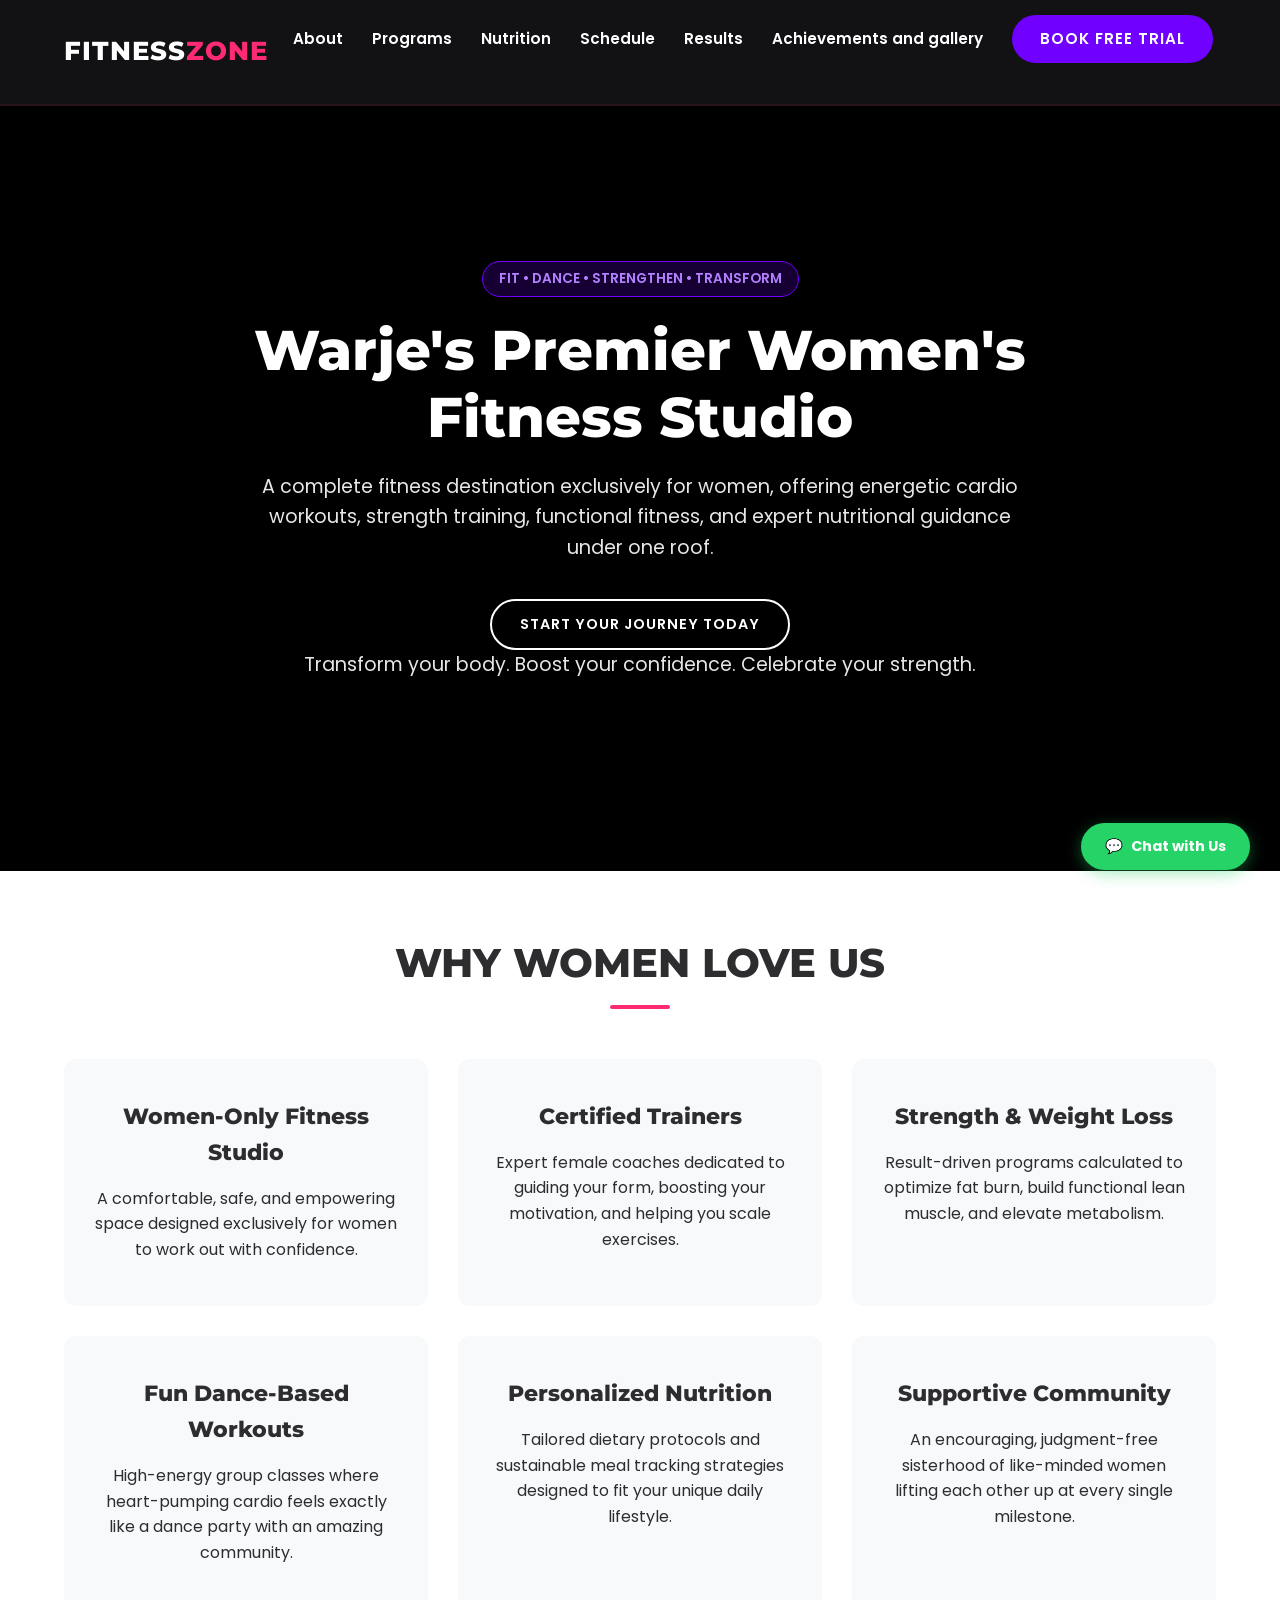
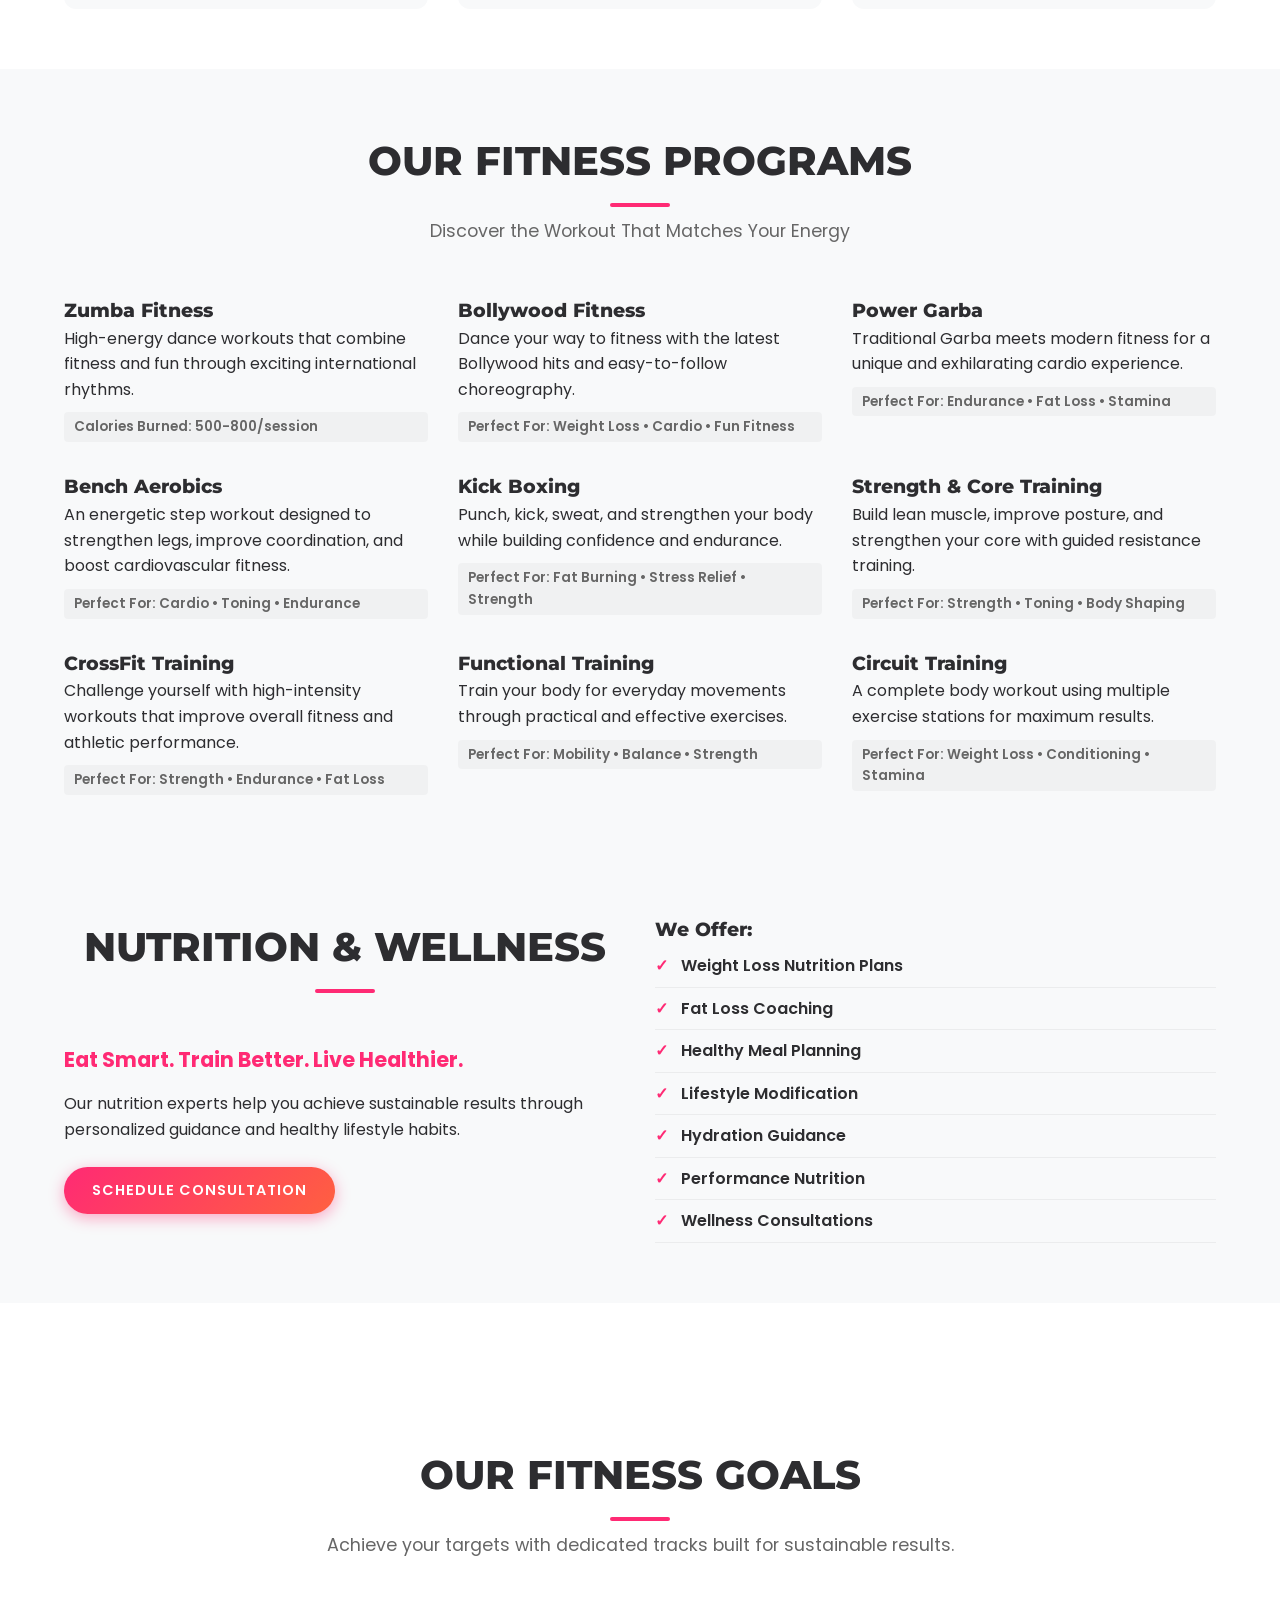
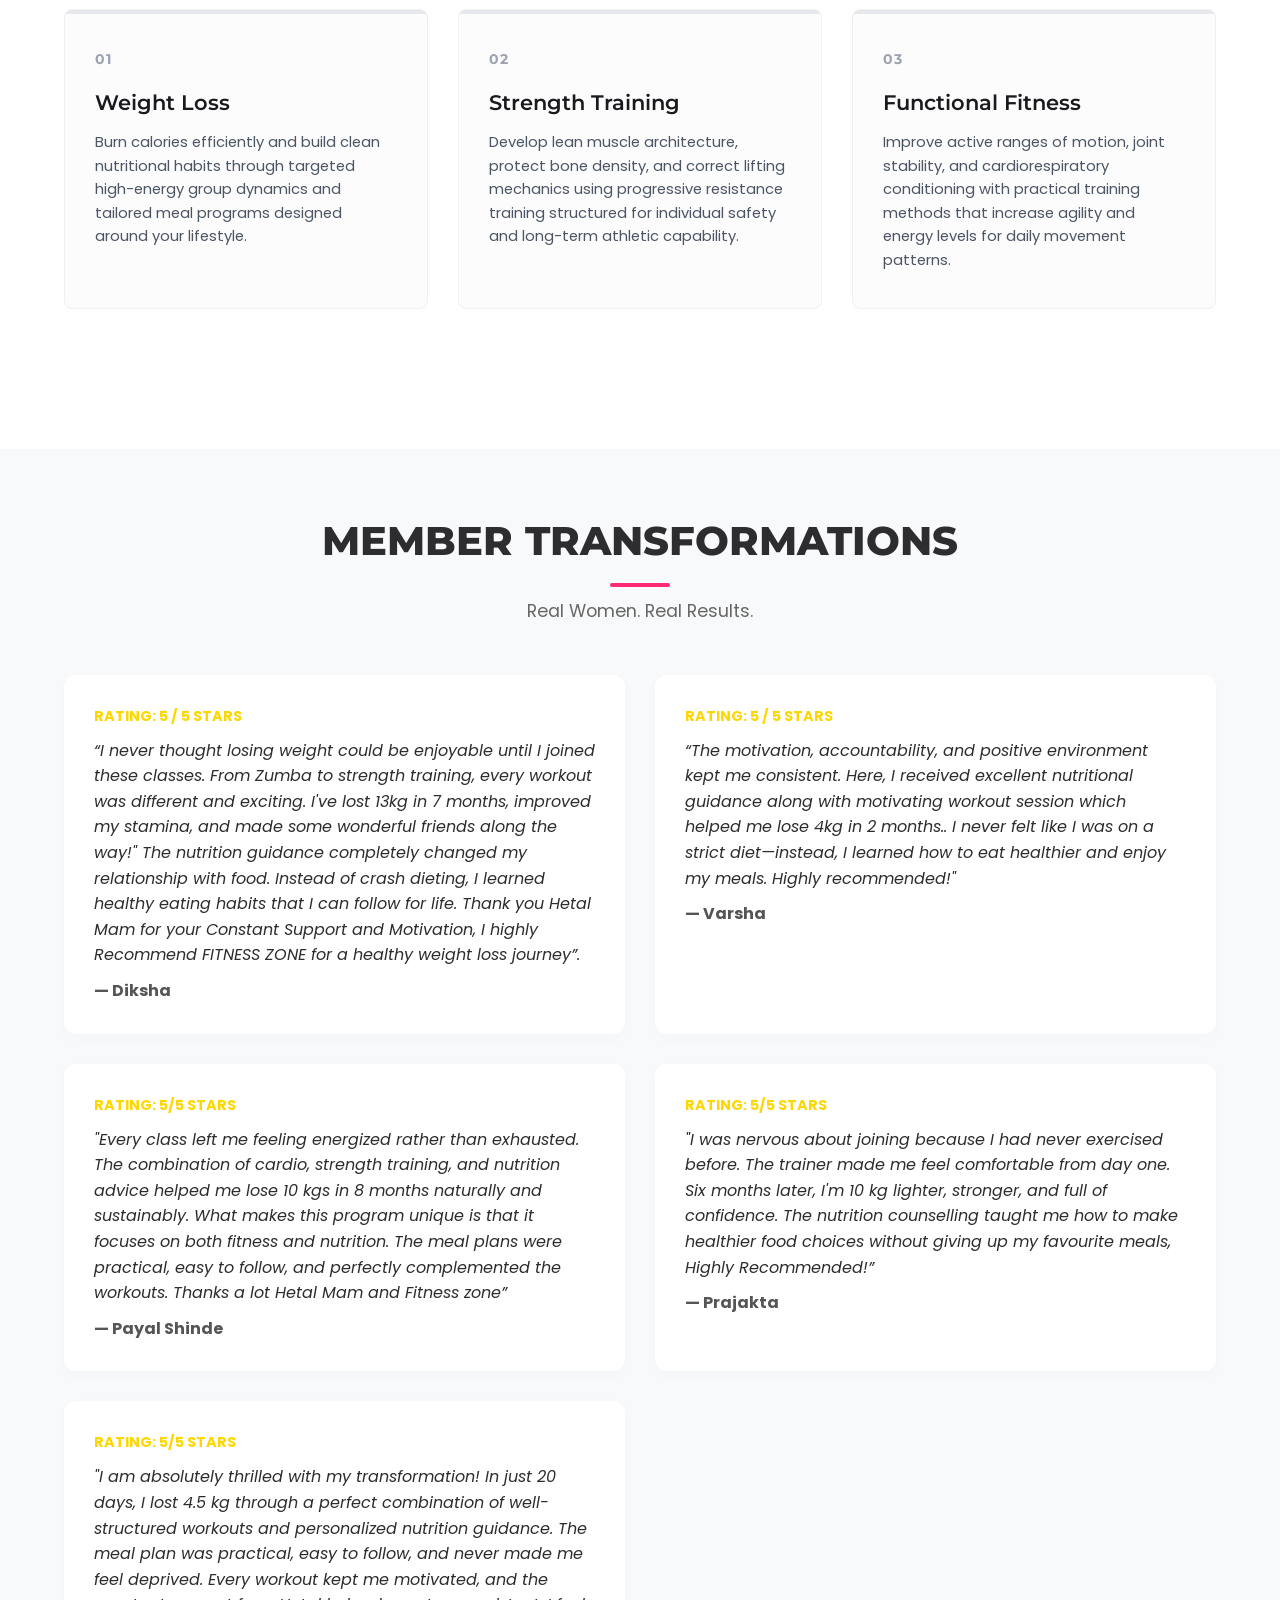
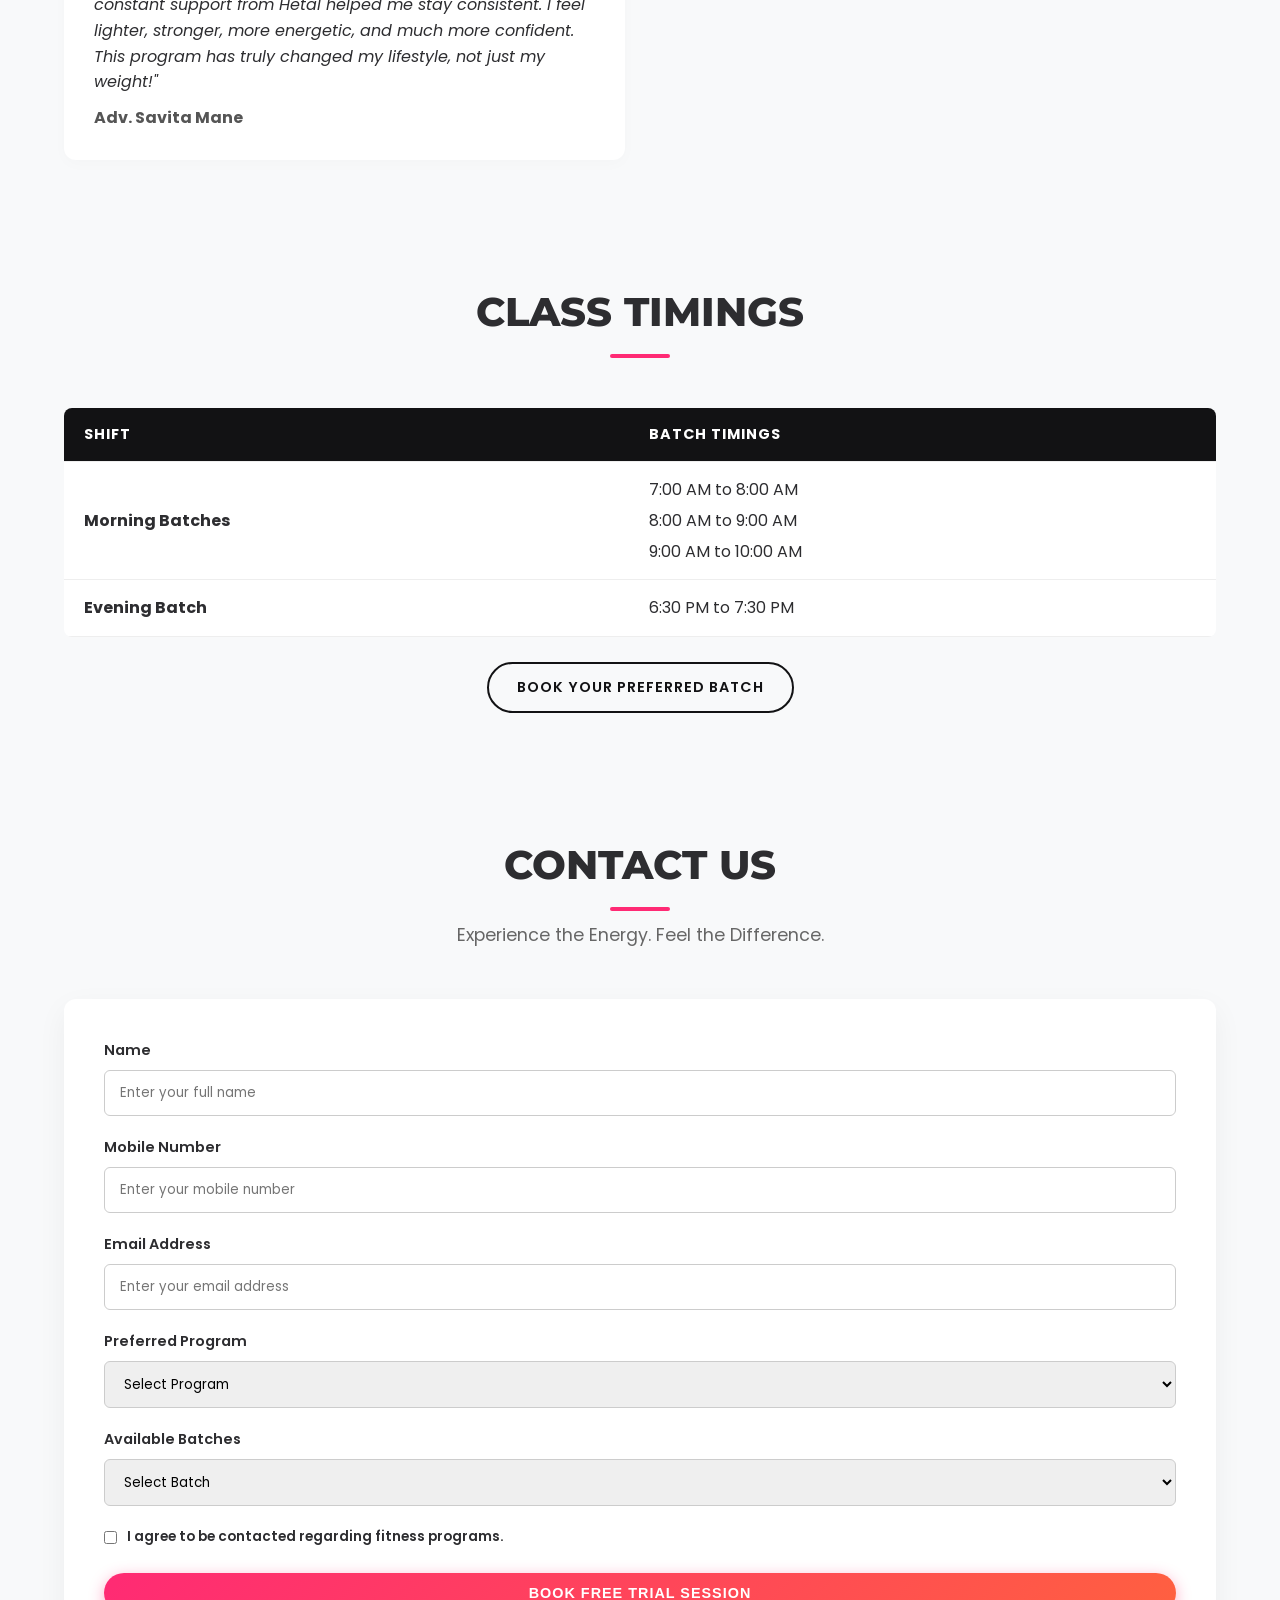
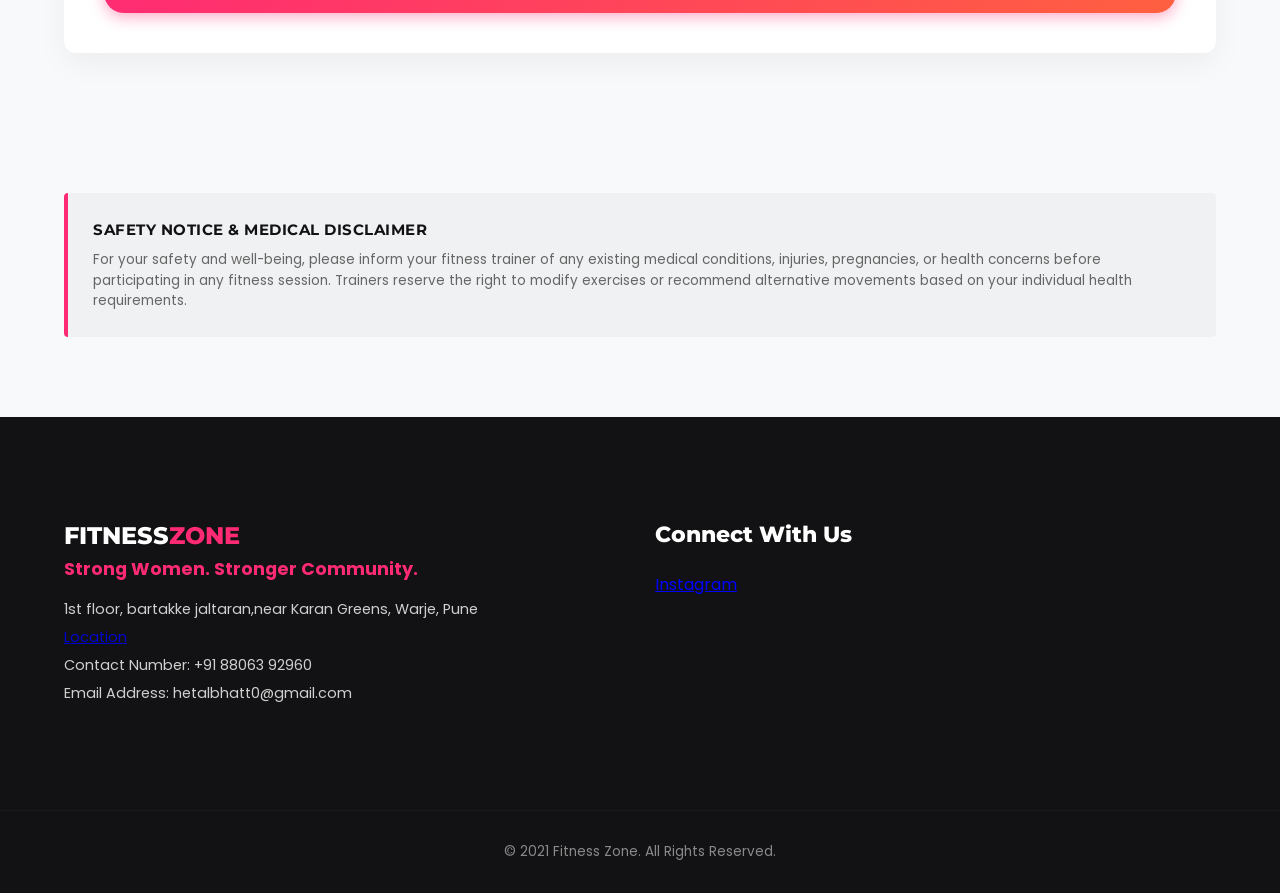
==== index.html @ e779ef8c "stuff" ====
<!DOCTYPE html>
<html lang="en">
<head>
    <meta charset="UTF-8">
    <meta name="viewport" content="width=device-width, initial-scale=1.0">
    <title>Fitness Zone</title>
    <link rel="icon" type="image/png" href="images/logo.png">
    <link rel="stylesheet" href="style.css">
    <link rel="preconnect" href="https://fonts.googleapis.com">
    <link rel="preconnect" href="https://fonts.gstatic.com" crossorigin>
    <link href="https://fonts.googleapis.com/css2?family=Montserrat:wght@400;700;800&family=Poppins:wght@300;400;600&display=swap" rel="stylesheet">
</head>
<body>
    <div id="customToast" class="toast-notification">
        <div class="toast-content">
            <span class="toast-icon" id="toastIcon">✓</span>
            <span class="toast-message" id="toastMessage">Your trial session request is confirmed!</span>
        </div>
    </div>
    <header class="navbar">
        <div class="container nav-container">
            <a href="#" class="logo">FITNESS<SPAN>ZONE</SPAN></a>
            <nav class="nav-links">
                <a href="#about">About</a>
                <a href="#programs">Programs</a>
                <a href="#nutrition">Nutrition</a>
                <a href="#schedule">Schedule</a>
                <a href="#transformations">Results</a>
                <a href="gallery.html">Achievements and gallery</a>
                <a href="#contact" class="btn btn-secondary">Book Free Trial</a>
                <div class="theme-switch-wrapper">
                </div>
            </nav>
        </div>
    </header>
    <section class="hero" id="heroBanner" onmouseenter="playHeroVideo()" onmouseleave="pauseHeroVideo()">
        <div class="hero-bg-img"></div>
        <video id="heroVideo" muted loop playsinline preload="auto">
            <source src="videos/background.mp4" type="video/mp4">
        </video>
        <div class="hero-overlay"></div>
        <div class="container hero-content">
            <span class="badge">FIT • DANCE • STRENGTHEN • TRANSFORM</span>
            <h1>Warje's Premier Women's<br>Fitness Studio</h1>
            <p>A complete fitness destination exclusively for women, offering energetic cardio workouts, strength training, functional fitness, and expert nutritional guidance under one roof.</p>
            <div class="hero-cta">
                <a href="#contact" class="btn btn-outline">Start your journey today</a>
            </div>
            <p class="hero-subtext">Transform your body. Boost your confidence. Celebrate your strength.</p>
        </div>
    </section>
    <section id="about" class="about-section">
        <div class="container">
            <h2 class="section-title">Why Women Love Us</h2>
            <div class="grid grid-3">
                <div class="card">
                    <h3>Women-Only Fitness Studio</h3>
                    <p>A comfortable, safe, and empowering space designed exclusively for women to work out with confidence.</p>
                </div>
                <div class="card">
                    <h3>Certified Trainers</h3>
                    <p>Expert female coaches dedicated to guiding your form, boosting your motivation, and helping you scale exercises.</p>
                </div>
                <div class="card">
                    <h3>Strength & Weight Loss</h3>
                    <p>Result-driven programs calculated to optimize fat burn, build functional lean muscle, and elevate metabolism.</p>
                </div>
                <div class="card">
                    <h3>Fun Dance-Based Workouts</h3>
                    <p>High-energy group classes where heart-pumping cardio feels exactly like a dance party with an amazing community.</p>
                </div>
                <div class="card">
                    <h3>Personalized Nutrition</h3>
                    <p>Tailored dietary protocols and sustainable meal tracking strategies designed to fit your unique daily lifestyle.</p>
                </div>
                <div class="card">
                    <h3>Supportive Community</h3>
                    <p>An encouraging, judgment-free sisterhood of like-minded women lifting each other up at every single milestone.</p>
                </div>
            </div>
        </div>
    </section>
    <section id="programs" class="programs-section">
        <div class="container">
            <h2 class="section-title">Our Fitness Programs</h2>
            <p class="section-subtitle">Discover the Workout That Matches Your Energy</p>
            <div class="grid grid-3">
                <div class="program-card">
                    <div class="program-header">
                        <h3>Zumba Fitness</h3>
                    </div>
                    <div class="program-body">
                        <p>High-energy dance workouts that combine fitness and fun through exciting international rhythms.</p>
                        <span class="program-meta">Calories Burned: 500-800/session</span>
                    </div>
                </div>
                <div class="program-card">
                    <div class="program-header">
                        <h3>Bollywood Fitness</h3>
                    </div>
                    <div class="program-body">
                        <p>Dance your way to fitness with the latest Bollywood hits and easy-to-follow choreography.</p>
                        <span class="program-meta">Perfect For: Weight Loss • Cardio • Fun Fitness</span>
                    </div>
                </div>
                <div class="program-card">
                    <div class="program-header">
                        <h3>Power Garba</h3>
                    </div>
                    <div class="program-body">
                        <p>Traditional Garba meets modern fitness for a unique and exhilarating cardio experience.</p>
                        <span class="program-meta">Perfect For: Endurance • Fat Loss • Stamina</span>
                    </div>
                </div>
                <div class="program-card">
                    <div class="program-header">
                        <h3>Bench Aerobics</h3>
                    </div>
                    <div class="program-body">
                        <p>An energetic step workout designed to strengthen legs, improve coordination, and boost cardiovascular fitness.</p>
                        <span class="program-meta">Perfect For: Cardio • Toning • Endurance</span>
                    </div>
                </div>
                <div class="program-card">
                    <div class="program-header">
                        <h3>Kick Boxing</h3>
                    </div>
                    <div class="program-body">
                        <p>Punch, kick, sweat, and strengthen your body while building confidence and endurance.</p>
                        <span class="program-meta">Perfect For: Fat Burning • Stress Relief • Strength</span>
                    </div>
                </div>
                <div class="program-card">
                    <div class="program-header">
                        <h3>Strength & Core Training</h3>
                    </div>
                    <div class="program-body">
                        <p>Build lean muscle, improve posture, and strengthen your core with guided resistance training.</p>
                        <span class="program-meta">Perfect For: Strength • Toning • Body Shaping</span>
                    </div>
                </div>
                <div class="program-card">
                    <div class="program-header">
                        <h3>CrossFit Training</h3>
                    </div>
                    <div class="program-body">
                        <p>Challenge yourself with high-intensity workouts that improve overall fitness and athletic performance.</p>
                        <span class="program-meta">Perfect For: Strength • Endurance • Fat Loss</span>
                    </div>
                </div>
                <div class="program-card">
                    <div class="program-header">
                        <h3>Functional Training</h3>
                    </div>
                    <div class="program-body">
                        <p>Train your body for everyday movements through practical and effective exercises.</p>
                        <span class="program-meta">Perfect For: Mobility • Balance • Strength</span>
                    </div>
                </div>
                <div class="program-card">
                    <div class="program-header">
                        <h3>Circuit Training</h3>
                    </div>
                    <div class="program-body">
                        <p>A complete body workout using multiple exercise stations for maximum results.</p>
                        <span class="program-meta">Perfect For: Weight Loss • Conditioning • Stamina</span>
                    </div>
                </div>
            </div>
        </div>
    </section>
    <section id="nutrition" class="nutrition-section">
        <div class="container grid grid-2">
            <div class="nutrition-text">
                <h2 class="section-title left-align">Nutrition & Wellness</h2>
                <p class="highlight-phrase">Eat Smart. Train Better. Live Healthier.</p>
                <p>Our nutrition experts help you achieve sustainable results through personalized guidance and healthy lifestyle habits.</p>
                <a href="#contact" class="btn btn-primary spacing-top">Schedule Consultation</a>
            </div>
            <div class="nutrition-offers">
                <h3>We Offer:</h3>
                <ul class="nutrition-list">
                    <li>Weight Loss Nutrition Plans</li>
                    <li>Fat Loss Coaching</li>
                    <li>Healthy Meal Planning</li>
                    <li>Lifestyle Modification</li>
                    <li>Hydration Guidance</li>
                    <li>Performance Nutrition</li>
                    <li>Wellness Consultations</li>
                </ul>
            </div>
        </div>
    </section>
<section id="goals" class="goals-showcase-section">
    <div class="container">
        <h2 class="section-title">Our Fitness Goals</h2>
            <p class="section-subtitle">Achieve your targets with dedicated tracks built for sustainable results.</p>
                <div class="goals-showcase-grid">
                    <div class="goal-showcase-card">
                        <div class="goal-card-accent-bar"></div>
                        <div class="goal-showcase-content">
                            <span class="goal-numerical-index">01</span>
                            <h3>Weight Loss</h3>
                            <p>Burn calories efficiently and build clean nutritional habits through targeted high-energy group dynamics and tailored meal programs designed around your lifestyle.</p>
                        </div>
                    </div>
                <div class="goal-showcase-card">
                    <div class="goal-card-accent-bar"></div>
                    <div class="goal-showcase-content">
                        <span class="goal-numerical-index">02</span>
                        <h3>Strength Training</h3>
                        <p>Develop lean muscle architecture, protect bone density, and correct lifting mechanics using progressive resistance training structured for individual safety and long-term athletic capability.</p>
                    </div>
                </div>
                    <div class="goal-showcase-card">
                        <div class="goal-card-accent-bar"></div>
                            <div class="goal-showcase-content">
                                <span class="goal-numerical-index">03</span>
                                <h3>Functional Fitness</h3>
                                <p>Improve active ranges of motion, joint stability, and cardiorespiratory conditioning with practical training methods that increase agility and energy levels for daily movement patterns.</p>
                            </div>
                    </div>
            </div>
        </div>
    </section>
    <section id="transformations" class="transformations-section">
        <div class="container">
            <h2 class="section-title">Member Transformations</h2>
            <p class="section-subtitle">Real Women. Real Results.</p>
            <div class="grid grid-2">
                <div class="testimonial-card">
                    <div class="rating">Rating: 5 / 5 Stars</div>
                    <p class="quote">“I never thought losing weight could be enjoyable until I joined these classes. From Zumba to strength training, every workout was different and exciting. I've lost 13kg in 7 months, improved my stamina, and made some wonderful friends along the way!" The nutrition guidance completely changed my relationship with food. Instead of crash dieting, I learned healthy eating habits that I can follow for life. Thank you Hetal Mam for your Constant Support and Motivation, I highly Recommend FITNESS ZONE for a healthy weight loss journey”.</p>
                    <p class="author">— Diksha</p>
                </div>
                <div class="testimonial-card">
                    <div class="rating">Rating: 5 / 5 Stars</div>
                    <p class="quote">“The motivation, accountability, and positive environment kept me consistent. Here, I received excellent nutritional guidance along with motivating workout session which helped me lose 4kg in 2 months.. I never felt like I was on a strict diet—instead, I learned how to eat healthier and enjoy my meals. Highly recommended!"</p>
                    <p class="author">— Varsha</p>
                </div>
                <div class="testimonial-card">
                    <div class="rating">Rating: 5/5 Stars</div>
                    <p class="quote">"Every class left me feeling energized rather than exhausted. The combination of cardio, strength training, and nutrition advice helped me lose 10 kgs in 8 months naturally and sustainably. What makes this program unique is that it focuses on both fitness and nutrition. The meal plans were practical, easy to follow, and perfectly complemented the workouts. Thanks a lot Hetal Mam and Fitness zone”</p>
                    <p class="author">— Payal Shinde</p>
                </div>
                <div class="testimonial-card">
                    <div class="rating">Rating: 5/5 Stars</div>
                    <p class="quote">"I was nervous about joining because I had never exercised before. The trainer made me feel comfortable from day one. Six months later, I'm 10 kg lighter, stronger, and full of confidence. The nutrition counselling taught me how to make healthier food choices without giving up my favourite meals, Highly Recommended!”</p>
                    <p class="author">— Prajakta</p>
                </div>
                <div class="testimonial-card">
                    <div class="rating">Rating: 5/5 Stars</div>
                    <p class="quote">"I am absolutely thrilled with my transformation! In just 20 days, I lost 4.5 kg through a perfect combination of well-structured workouts and personalized nutrition guidance. The meal plan was practical, easy to follow, and never made me feel deprived. Every workout kept me motivated, and the constant support from Hetal helped me stay consistent. I feel lighter, stronger, more energetic, and much more confident. This program has truly changed my lifestyle, not just my weight!"</p>
                    <p class="author">Adv. Savita Mane</p>
                </div>
            </div>
        </div>
    </section>
    <section id="schedule" class="schedule-section">
        <div class="container">
            <h2 class="section-title">Class Timings</h2>
            <div class="table-container">
                <table class="schedule-table">
                    <thead>
                        <tr>
                            <th>Shift</th>
                            <th>Batch Timings</th>
                        </tr>
                    </thead>
                    <tbody>
                        <tr>
                            <td><strong>Morning Batches</strong></td>
                            <td>
                                <div>7:00 AM to 8:00 AM</div>
                                <div style="margin-top: 5px;">8:00 AM to 9:00 AM</div>
                                <div style="margin-top: 5px;">9:00 AM to 10:00 AM</div>
                            </td>
                        </tr>
                        <tr>
                            <td><strong>Evening Batch</strong></td>
                            <td>6:30 PM to 7:30 PM</td>
                        </tr>
                    </tbody>
                </table>
            </div>
            <div class="text-center spacing-top">
                <a href="#contact" class="btn btn-outline dark-border">Book Your Preferred Batch</a>
            </div>
        </div>
    </section>
    <section id="contact" class="booking-section">
        <div class="container max-width-sm">
            <h2 class="section-title">Contact us</h2>
            <p class="section-subtitle text-center">Experience the Energy. Feel the Difference.</p>
            <form action="https://api.web3forms.com/submit" method="POST" class="trial-form" id="fitnessForm">
                <input type="hidden" name="access_key" value="0cbcf69e-7856-4396-89d1-3f9c3383a929">
                <input type="hidden" name="subject" value="New Lead From Fitness Zone Website">
                <input type="hidden" name="from_name" value="Fitness Zone Web Portal">
                <input type="checkbox" name="botcheck" class="hidden" style="display: none;">
                <div class="form-group">
                    <label for="name">Name</label>
                    <input type="text" id="name" name="name" required placeholder="Enter your full name">
                </div>
                <div class="form-group">
                    <label for="mobile">Mobile Number</label>
                    <input type="tel" id="mobile" name="mobile" required placeholder="Enter your mobile number">
                </div>
                <div class="form-group">
                    <label for="email">Email Address</label>
                    <input type="email" id="email" name="email" required placeholder="Enter your email address">
                </div>
                <div class="form-group">
                    <label for="program">Preferred Program</label>
                    <select id="program" name="program" required>
                        <option value="" disabled selected>Select Program</option>
                        <option value="Zumba Fitness">Zumba Fitness</option>
                        <option value="Bollywood Fitness">Bollywood Fitness</option>
                        <option value="Power Garba">Power Garba</option>
                        <option value="Bench Aerobics">Bench Aerobics</option>
                        <option value="Kick Boxing">Kick Boxing</option>
                        <option value="Strength & Core Training">Strength & Core Training</option>
                        <option value="CrossFit Training">CrossFit Training</option>
                        <option value="Functional Training">Functional Training</option>
                        <option value="Circuit Training">Circuit Training</option>
                        <option value="Nutrition guidance">Nutrition guidance</option>
                    </select>
                </div>
                <div class="form-group">
                    <label for="timing">Available Batches</label>
                    <select id="timing" name="timing" required>Batch Timings
                        <option value="" disabled selected>Select Batch</option>
                        <option value="7-8am">Morning 7:00-8:00</option>
                        <option value="8-9am">Morning 8:00-9:00</option>
                        <option value="9-10am">Morning 9:00-10:00</option>
                        <option value="6.30-7.30pm">Evening 6:30-7:30</option>
                    </select>
                </div>
                <div class="form-checkbox">
                    <input type="checkbox" id="consent" required>
                    <label for="consent">I agree to be contacted regarding fitness programs.</label>
                </div>
                <button type="submit" id="submitBtn" class="btn btn-primary full-width">Book Free Trial Session</button>
            </form>
        </div>
    </section>
        <section class="disclaimer-section">
        <div class="container max-width-md">
            <div class="disclaimer-box">
                <p class="disclaimer-title">Safety Notice & Medical Disclaimer</p>
                <p class="disclaimer-text">
                    For your safety and well-being, please inform your fitness trainer of any existing medical conditions, injuries, pregnancies, or health concerns before participating in any fitness session. Trainers reserve the right to modify exercises or recommend alternative movements based on your individual health requirements.
                </p>
            </div>
        </div>
    </section>
    <script>
    const form = document.getElementById('fitnessForm');
    const submitBtn = document.getElementById('submitBtn');
    function showNotification(message, isError = false) {
        const toast = document.getElementById('customToast');
        const toastMsg = document.getElementById('toastMessage');
        const toastIcon = document.getElementById('toastIcon');
        toastMsg.innerText = message;
        toastIcon.innerText = isError ? "✕" : "✓";
        if (isError) {
            toast.classList.add('error');
        } else {
            toast.classList.remove('error');
        }
        toast.classList.add('show');
        setTimeout(() => {
            toast.classList.remove('show');
        }, 4000);
    }
    form.addEventListener('submit', function(e) 
    {
        e.preventDefault();
        const originalText = submitBtn.innerText;
        submitBtn.innerText = "Sending Request...";
        submitBtn.disabled = true;
        const formData = new FormData(form);
        const object = Object.fromEntries(formData);
        const json = JSON.stringify(object);
        fetch('https://api.web3forms.com/submit', 
        {
            method: 'POST',
            headers: {
                'Content-Type': 'application/json',
                'Accept': 'application/json'
            },
            body: json
        })
        .then(async (response) => 
        {
            let res = await response.json();
            if (response.status == 200) 
            {
                showNotification('Thank you! Your trial session request is confirmed. We will contact you shortly.');
                form.reset();
            } else {
                showNotification('Submission error: ' + res.message, true);
            }
        })
        .catch(error => 
        {
            showNotification('Something went wrong. Please check your network connectivity and try again.', true);
        })
        .then(() => 
        {
            submitBtn.innerText = originalText;
            submitBtn.disabled = false;
        });
    });
    </script>
    <footer class="footer">
        <div class="container grid grid-2">
            <div>
                <h2>FITNESS<span>ZONE</span></h2>
                <p class="footer-tagline">Strong Women. Stronger Community.</p>
                <p class="footer-info">1st floor, bartakke jaltaran,near Karan Greens, Warje, Pune</p>
                <p class="footer-info"><a href="https://maps.app.goo.gl/HbkvppEyjj28nBbS8" target="_blank" style="color: blue;">Location</a>
                <p class="footer-info">Contact Number: +91 88063 92960</p>
                <p class="footer-info">Email Address: hetalbhatt0@gmail.com</p>
            </div>
            <div class="social-links-div">
                <h3>Connect With Us</h3>
                <div class="social-links">
                    <a href="https://www.instagram.com/fitnesszone__warje" style="color: blue;">Instagram</a>
                </div>
            </div>
        </div>
        <div class="footer-bottom text-center">
            <p>&copy; 2021 Fitness Zone. All Rights Reserved.</p>
        </div>
    </footer>
    <a href="https://wa.me/918806392960?text=Hi%20Fitness%20Zone!%20I'm%20interested%20in%20booking%20a%20free%20Zumba%20trial%20session." 
   class="whatsapp-float" 
   target="_blank" 
   rel="noopener noreferrer">
    <span class="whatsapp-icon">💬</span>
    <span class="whatsapp-text">Chat with Us</span>
</a>
<script>
    const heroVideo = document.getElementById('heroVideo');
    function playHeroVideo() 
    {
        if (heroVideo) 
        {
            heroVideo.currentTime = 0;
            heroVideo.play().catch(err => 
            {
                console.log("Hero playback delayed until mouse frame completes activation:", err);
            });
        }
    }
    function pauseHeroVideo() 
    {
        if (heroVideo) 
        {
            heroVideo.pause();
        }
    }
</script>
<script type="module" src="https://static.cloudflareinsights.com/beacon.min.js/v31edd6df95cf4e85bb4c19e7a9bdbcba1788362987495" integrity="sha512-iIg7k2xntmwu6/uSb5tpc/hySgZc4eoL31yB29W6tJFo2akwjPWcEqnCEdJvGexCL0KEQwVYv5BlowfhVz26hg==" data-cf-beacon='{"version":"2024.11.0","token":"b793985e77b5447c8295f6b97cb18577","r":1,"spa":2}' crossorigin="anonymous"></script>
</body>
</html>
---- style.css ----
.section-subtitle 
{ 
    text-align: center; font-size: 1.1rem; margin-top: -40px; margin-bottom: 50px; color: #666; 
}
.left-align 
{ 
    text-align: left; 
}
.left-align::after 
{ 
    margin: 10px 0 0 0; 
}
.highlight-phrase 
{ 
    font-weight: 700; color: var(--primary); font-size: 1.3rem; margin-bottom: 15px; 
}
.nutrition-list 
{ 
    list-style: none; 
}
.nutrition-list li 
{ 
    padding: 8px 0; border-bottom: 1px solid rgba(0,0,0,0.05); font-weight: 600; 
}
.nutrition-list li::before 
{ content: "✓ "; 
    color: var(--primary); 
    font-weight: bold; 
    margin-right: 10px; 
}
.spacing-top 
{ 
    margin-top: 25px; 
}
.text-center 
{ 
    text-align: center; 
}
.max-width-md 
{
    max-width: 800px; 
    margin: 0 auto; 
}
.max-width-sm 
{ 
    max-width: 550px; 
    margin: 0 auto; 
}
.btn-text 
{ 
    color: var(--primary); 
    font-weight: 700; 
    text-decoration: none; 
    text-transform: uppercase; 
    font-size: 0.85rem; 
    display: block; 
    margin-top: 15px; 
}
.program-meta 
{ 
    display: block; 
    font-size: 0.85rem; 
    font-weight: 600; 
    color: #666; 
    margin-top: 10px; 
    background: rgba(0,0,0,0.03); 
    padding: 4px 10px; 
    border-radius: 4px; 
}
.goals-grid 
{ 
    display: grid; 
    grid-template-columns: repeat(auto-fit, minmax(150px, 1fr)); 
    gap: 15px; 
    margin: 30px 0; 
}
.goal-item 
{ background: var(--text-light); 
    border: 2px solid var(--secondary); 
    color: var(--secondary); 
    font-weight: 700; 
    padding: 15px; 
    border-radius: 50px;
}
.testimonial-card 
{ 
    background: var(--text-light); 
    padding: 30px; 
    border-radius: 12px; 
    box-shadow: 0 4px 15px rgba(0,0,0,0.02); 
}
.rating 
{ 
    color: gold; 
    font-weight: 700; 
    font-size: 0.9rem; 
    margin-bottom: 10px; 
    text-transform: uppercase; 
}
.quote 
{ 
    font-style: italic; 
    margin-bottom: 10px; 
}
.author 
{ 
    font-weight: 700; 
    color: #555; 
}
.table-container 
{ 
    overflow-x: auto; 
    margin-top: 20px;
}
.schedule-table 
{ width: 100%; 
    border-collapse: collapse; 
    background: var(--text-light); 
    border-radius: 8px; 
    overflow: hidden; 
}
.schedule-table th, .schedule-table td 
{
    padding: 15px 20px; 
    text-align: left; 
    border-bottom: 1px solid #eee; 
}
.schedule-table th 
{ 
    background: var(--dark); 
    color: var(--text-light); 
    text-transform: uppercase; 
    letter-spacing: 1px; 
    font-size: 0.9rem; 
}
.dark-border 
{ 
    border-color: var(--dark) !important; 
    color: var(--dark) !important; 
}
.dark-border:hover 
{ 
    background: var(--dark) !important; 
    color: var(--text-light) !important; 
}
.app-features 
{ 
    display: flex; 
    justify-content: center; 
    gap: 20px; 
    flex-wrap: wrap; 
    margin-top: 20px; 
}
.app-feature-item 
{ 
    background: var(--dark); color: var(--text-light); 
    padding: 10px 20px; 
    border-radius: 4px; 
    font-weight: 600; 
    font-size: 0.9rem; 
}
.trial-form 
{ 
    background: var(--text-light); 
    padding: 40px; 
    border-radius: 12px; 
    box-shadow: 0 10px 30px rgba(0,0,0,0.05); 
    text-align: left; 
}
.form-group 
{ 
    margin-bottom: 20px; 
}
.form-group label 
{ 
    display: block; 
    font-weight: 600; 
    margin-bottom: 8px; 
    font-size: 0.9rem; 
}
.form-group input, .form-group select 
{  
    width: 100%; 
    padding: 12px 15px; 
    border-radius: 6px; 
    border: 1px solid #ccc; 
    font-family: inherit; 
}
.form-checkbox 
{ 
    display: flex;
    align-items: center; 
    gap: 10px; margin-bottom: 25px; 
    font-size: 0.85rem; 
    font-weight: 600; 
}
.full-width 
{ 
    width: 100%; text-align: center; 
}
.footer-tagline 
{ 
    font-weight: 700; color: var(--primary); font-size: 1.1rem; margin-bottom: 15px; 
}
.footer-info 
{ 
    font-size: 0.9rem; opacity: 0.8; margin-bottom: 5px; 
}
:root 
{
    --primary: #ff2a74;      
    --secondary: #7000ff;   
    --dark: #121214;         
    --light: #f8f9fa;        
    --text-dark: #2d2d30;
    --text-light: #ffffff;
    --transition: all 0.3s ease;
}
*
{
    margin: 0;
    padding: 0;
    box-sizing: border-box;
}
html 
{
    scroll-behavior: smooth;
}
body 
{
    font-family: 'Poppins', sans-serif;
    color: var(--text-dark);
    background-color: var(--light);
    line-height: 1.6;
}
h1, h2, h3, .logo 
{
    font-family: 'Montserrat', sans-serif;
    font-weight: 800;
}
.container 
{
    width: 90%;
    max-width: 1200px;
    margin: 0 auto;
    padding: 60px 0;
}
.grid 
{
    display: grid;
    gap: 30px;
}
@media (min-width: 768px) 
{
    .grid-2 { grid-template-columns: repeat(2, 1fr); }
    .grid-3 { grid-template-columns: repeat(3, 1fr); }
}
.btn 
{
    display: inline-block;
    padding: 12px 28px;
    border-radius: 50px;
    font-weight: 600;
    text-decoration: none;
    text-transform: uppercase;
    font-size: 0.9rem;
    letter-spacing: 1px;
    transition: var(--transition);
    cursor: pointer;
    border: none;
}
.btn-primary 
{
    background: linear-gradient(135deg, var(--primary), #ff6040);
    color: var(--text-light);
    box-shadow: 0 4px 15px rgba(255, 42, 116, 0.4);
}
.btn-primary:hover 
{
    transform: translateY(-2px);
    box-shadow: 0 6px 20px rgba(255, 42, 116, 0.6);
}
.btn-secondary 
{
    background: var(--secondary);
    color: var(--text-light);
}
.btn-secondary:hover 
{ 
    background: #5900cc; 
}
.btn-outline 
{
    background: transparent;
    color: var(--text-light);
    border: 2px solid var(--text-light);
}
.btn-outline:hover 
{
    background: var(--text-light);
    color: var(--dark);
}
.section-title 
{
    font-size: 2.5rem;
    text-align: center;
    margin-bottom: 50px;
    position: relative;
    text-transform: uppercase;
}
.section-title::after 
{
    content: '';
    display: block;
    width: 60px;
    height: 4px;
    background: var(--primary);
    margin: 10px auto 0;
    border-radius: 2px;
}
.navbar
{
    background: var(--dark);
    position: sticky;
    top: 0;
    z-index: 1000;
    border-bottom: 2px solid rgba(255, 42, 116, 0.1);
}
.nav-container 
{
    display: flex;
    justify-content: space-between;
    align-items: center;
    padding: 15px 0;
}
.logo 
{
    color: var(--text-light);
    font-size: 1.6rem;
    text-decoration: none;
    letter-spacing: 1px;
}
.logo span 
{ 
    color: var(--primary); 
}
.nav-links a 
{
    color: var(--text-light);
    text-decoration: none;
    margin-left: 25px;
    font-weight: 600;
    font-size: 0.95rem;
    transition: var(--transition);
}
.nav-links a:not(.btn):hover 
{ 
    color: var(--primary); 
}
.hero 
{
    position: relative;
    height: 85vh;
    display: flex;
    align-items: center;
    text-align: center;
    overflow: hidden;
    color: var(--text-light);
    background-color: #000; 
}
.hero-bg-img 
{
    position: absolute;
    top: 0;
    left: 0;
    width: 100%;
    height: 100%;
    background: url('images/background.jpeg') no-repeat center center/cover;
    transition: opacity 0.5s ease;
    z-index: 1;
}
#heroVideo 
{
    position: absolute;
    top: 0;
    left: 0;
    width: 100%;
    height: 100%;
    object-fit: cover;
    opacity: 0;
    transition: opacity 0.5s ease;
    z-index: 2;
    pointer-events: none;
}
.hero-overlay 
{
    position: absolute;
    top: 0;
    left: 0;
    width: 100%;
    height: 100%;
    background: rgba(0, 0, 0, 0.6);
    z-index: 3;
    pointer-events: none;
}
.hero-content 
{
    position: relative;
    max-width: 800px;
    z-index: 4;
}
.hero:hover .hero-bg-img 
{
    opacity: 0.1;
}
.hero:hover #heroVideo 
{
    opacity: 1;
}
.hero-content 
{
    max-width: 800px;
}
.hero-content h1 
{
    font-size: 3.5rem;
    line-height: 1.2;
    margin-bottom: 20px;
}
.hero-content h1 span 
{ 
    color: var(--primary); 
}
.hero-content p 
{
    font-size: 1.2rem;
    margin-bottom: 35px;
    opacity: 0.9;
}
.badge 
{
    background: rgba(112, 0, 255, 0.2);
    border: 1px solid var(--secondary);
    color: #b380ff;
    padding: 6px 16px;
    border-radius: 20px;
    font-size: 0.85rem;
    font-weight: 600;
    text-transform: uppercase;
    display: inline-block;
    margin-bottom: 20px;
}
.hero-cta .btn 
{ 
    margin: 0 10px; 
}
.about-section 
{ 
    background: var(--text-light); 
}
.card 
{
    background: var(--light);
    padding: 40px 30px;
    border-radius: 12px;
    text-align: center;
    transition: var(--transition);
    border-bottom: 4px solid transparent;
}
.card:hover 
{
    transform: translateY(-5px);
    border-bottom-color: var(--primary);
    box-shadow: 0 10px 30px rgba(0,0,0,0.05);
}
.card-icon 
{
    font-size: 3rem;
    margin-bottom: 20px;
}
.card h3 
{ 
    margin-bottom: 15px; font-size: 1.4rem; 
}
.class-card 
{
    border-radius: 12px;
    overflow: hidden;
    height: 350px;
}
.class-img 
{
    height: 100%;
    background-size: cover;
    background-position: center;
    display: flex;
    flex-direction: column;
    justify-content: flex-end;
    padding: 30px;
    color: var(--text-light);
    transition: var(--transition);
}
.class-card:hover .class-img 
{
    transform: scale(1.03);
}
.class-tag 
{
    background: var(--primary);
    align-self: flex-start;
    padding: 4px 12px;
    border-radius: 4px;
    font-size: 0.75rem;
    font-weight: 700;
    text-transform: uppercase;
    margin-bottom: 10px;
}
.footer 
{
    background: var(--dark);
    color: var(--text-light);
    padding-top: 40px;
}
.footer-desc 
{ 
    margin: 15px 0 25px; opacity: 0.7; max-width: 350px;
}
.footer h2 span 
{ 
    color: var(--primary); 
}
.footer h3
{
     margin-bottom: 20px; font-size: 1.4rem; 
}
.contact-form input 
{
    width: 100%;
    padding: 14px 20px;
    margin-bottom: 15px;
    border-radius: 50px;
    border: 1px solid #333;
    background: #222;
    color: var(--text-light);
    font-family: inherit;
}
.contact-form input:focus 
{
    outline: none;
    border-color: var(--primary);
}
.contact-form .btn
{
     width: 100%; 
}
.footer-bottom 
{
    text-align: center;
    padding: 30px 0;
    margin-top: 40px;
    border-top: 1px solid #222;
    font-size: 0.85rem;
    opacity: 0.5;
}
@media (max-width: 767px) 
{
    .nav-links 
    {
     display: none; 
    }
    .hero-content h1 
    {
         font-size: 2.3rem; 
    }
    .price-card.popular 
    {
         transform: none; 
    }
}
@media (max-width: 768px) 
{
    .hero-content h1 
    {
        font-size: 2.2rem;
        line-height: 1.3;
    }  
    .section-title 
    {
        font-size: 1.8rem;
        margin-bottom: 35px;
    }
    .section-subtitle 
    {
        margin-top: -25px;
        margin-bottom: 35px;
        font-size: 1rem;
    }
    .grid-2, .grid-3, .goals-grid 
    {
        grid-template-columns: 1fr !important;
        gap: 20px;
    }
    .table-container 
    {
        overflow-x: auto;
        white-space: nowrap;
        -webkit-overflow-scrolling: touch; 
        border: 1px solid #eee;
        border-radius: 8px;
    }
    .schedule-table th, .schedule-table td 
    {
        padding: 12px 15px;
        font-size: 0.9rem;
    }
    .container 
    {
        width: 92%;
        padding: 40px 0;
    }
    .trial-form 
    {
        padding: 25px 20px;
    }
    .footer .grid-2 
    {
        text-align: center;
    }
    .social-links-div 
    {
        margin-top: 30px;
    }
}
@media (max-width: 480px) 
{
    .nav-container 
    {
        flex-direction: column;
        gap: 10px;
        text-align: center;
    }
    .nav-links 
    {
        display: flex;
        flex-wrap: wrap;
        justify-content: center;
        gap: 12px;
    }
    .nav-links a 
    {
        margin-left: 0; 
        font-size: 0.85rem;
    }
    .nav-links .btn 
    {
        padding: 6px 16px;
    }
}
.disclaimer-section 
{
    background-color: var(--light);
    padding: 20px 0;
}
.disclaimer-box 
{
    background-color: rgba(0, 0, 0, 0.03);
    border-left: 4px solid var(--primary); /* Accent line using your neon pink color */
    padding: 25px;
    border-radius: 4px;
    text-align: left;
}
.disclaimer-title 
{
    font-family: 'Montserrat', sans-serif;
    font-weight: 700;
    font-size: 0.95rem;
    text-transform: uppercase;
    letter-spacing: 0.5px;
    color: var(--dark);
    margin-bottom: 8px;
}
.disclaimer-text 
{
    font-size: 0.85rem;
    line-height: 1.5;
    color: #666;
}
@media (max-width: 768px) 
{
    .disclaimer-box 
    {
        padding: 15px 20px;
        margin: 0 10px;
    }
}
.theme-switch-wrapper 
{
    display: inline-flex;
    align-items: center;
    gap: 10px;
    margin-left: 20px;
}
.toggle-text 
{
    color: var(--text-light);
    font-size: 0.8rem;
    font-weight: 600;
    text-transform: uppercase;
    letter-spacing: 0.5px;
}
.theme-switch 
{
    display: inline-block;
    height: 24px;
    position: relative;
    width: 44px;
}
.theme-switch input 
{
    display: none;
}
.slider 
{
    background-color: #ccc;
    bottom: 0;
    cursor: pointer;
    left: 0;
    position: absolute;
    right: 0;
    top: 0;
    transition: var(--transition);
}
.slider:before 
{
    background-color: #fff;
    bottom: 3px;
    content: "";
    height: 18px;
    left: 4px;
    position: absolute;
    transition: var(--transition);
    width: 18px;
}
input:checked + .slider 
{
    background-color: var(--primary);
}
input:checked + .slider:before 
{
    transform: translateX(18px);
}
.slider.round 
{
    border-radius: 34px;
}
.slider.round:before 
{
    border-radius: 50%;
}
body.dark-theme 
{
    background-color: #1a1a1e;
    color: #e0e0e0;
}
body.dark-theme .about-section,
body.dark-theme .price-card,
body.dark-theme .testimonial-card,
body.dark-theme .schedule-table,
body.dark-theme .trial-form 
{
    background-color: #222227;
    color: #e0e0e0;
}
body.dark-theme .card,
body.dark-theme .program-card,
body.dark-theme .pricing-section,
body.dark-theme .schedule-section,
body.dark-theme .disclaimer-section 
{
    background-color: #1a1a1e;
    color: #e0e0e0;
}
body.dark-theme .section-title,
body.dark-theme h3,
body.dark-theme .price,
body.dark-theme .disclaimer-title 
{
    color: #ffffff;
}
body.dark-theme .schedule-table td 
{
    border-bottom: 1px solid #333339;
}
body.dark-theme .trial-form input,
body.dark-theme .trial-form select 
{
    background-color: #2d2d35;
    border-color: #444;
    color: #fff;
}
@media (max-width: 480px) 
{
    .theme-switch-wrapper 
    {
        margin-left: 0;
        margin-top: 10px;
        width: 100%;
        justify-content: center;
    }
}
/* --- Floating WhatsApp Button --- */
.whatsapp-float {
    position: fixed;
    bottom: 30px;
    right: 30px;
    background-color: #25d366; /* Official WhatsApp green */
    color: #fff;
    border-radius: 50px;
    padding: 12px 24px;
    font-weight: 700;
    font-size: 0.9rem;
    display: flex;
    align-items: center;
    gap: 8px;
    text-decoration: none;
    box-shadow: 0 4px 15px rgba(37, 211, 102, 0.4);
    z-index: 9999;
    transition: all 0.3s ease;
}

.whatsapp-float:hover {
    transform: translateY(-3px);
    box-shadow: 0 6px 20px rgba(37, 211, 102, 0.6);
    background-color: #20ba5a;
    color: #fff;
}

@keyframes whatsapp-pulse 
{
    0% 
    { 
        box-shadow: 0 0 0 0 rgba(37, 211, 102, 0.5); 
    }
    70% 
    { 
        box-shadow: 0 0 0 15px rgba(37, 211, 102, 0); 
    }
    100% 
    { 
        box-shadow: 0 0 0 0 rgba(37, 211, 102, 0); 
    }
}
.whatsapp-float 
{
    animation: whatsapp-pulse 2s infinite;
}
@media (max-width: 480px) 
{
    .whatsapp-float 
    {
        bottom: 20px;
        right: 20px;
        padding: 10px 18px;
        font-size: 0.85rem;
    }
}
.toast-notification 
{
    position: fixed;
    top: -100px;
    left: 50%;
    transform: translateX(-50%);
    background-color: #222227;
    color: #fff;
    padding: 16px 32px;
    border-radius: 50px;
    box-shadow: 0 10px 30px rgba(0, 0, 0, 0.3);
    z-index: 10000; /* Pushes it above your sticky navigation bar */
    transition: top 0.4s cubic-bezier(0.175, 0.885, 0.32, 1.275); /* Snappy bounce effect */
    border: 2px solid var(--primary); /* Neon pink outline accent */
}
.toast-notification.show 
{
    top: 30px; 
}
.toast-content 
{
    display: flex;
    align-items: center;
    gap: 12px;
    font-weight: 600;
    font-size: 0.95rem;
}
.toast-icon 
{
    background-color: var(--primary);
    color: #fff;
    width: 22px;
    height: 22px;
    border-radius: 50%;
    display: inline-flex;
    align-items: center;
    justify-content: center;
    font-size: 0.75rem;
    font-weight: bold;
}
.toast-notification.error 
{
    border-color: #ff3838;
}
.toast-notification.error .toast-icon 
{
    background-color: #ff3838;
}
@media (max-width: 480px) 
{
    .toast-notification 
    {
        width: 90%;
        padding: 12px 20px;
        font-size: 0.85rem;
    }
}
.gallery-header 
{
    text-align: center;
    padding: 60px 0 40px;
    background: linear-gradient(180deg, rgba(0,0,0,0.02) 0%, transparent 100%);
}
.gallery-grid 
{
    display: grid;
    grid-template-columns: repeat(auto-fill, minmax(300px, 1fr));
    gap: 25px;
    padding-bottom: 60px;
}
.gallery-item 
{
    position: relative;
    border-radius: 12px;
    overflow: hidden;
    height: 350px;
    box-shadow: 0 4px 15px rgba(0,0,0,0.05);
    background-color: #000;
}
.gallery-item img, 
.gallery-item video 
{
    width: 100%;
    height: 100%;
    object-fit: cover;
    display: block;
    transition: transform 0.4s ease, opacity 0.3s ease;
}
.photo-item:hover img 
{
    transform: scale(1.04);
}
.video-item video 
{
    position: absolute;
    top: 0;
    left: 0;
    width: 100%;
    height: 100%;
    z-index: 1;
}
.video-fallback 
{
    position: relative;
    z-index: 2;
    opacity: 1;
}
.video-play-indicator
{
    position: absolute;
    bottom: 15px;
    left: 15px;
    background: rgba(0, 0, 0, 0.7);
    color: #fff;
    padding: 6px 12px;
    border-radius: 20px;
    font-size: 0.75rem;
    font-weight: 600;
    z-index: 3;
    pointer-events: none;
    transition: opacity 0.3s ease;
}
.video-item:hover .video-play-indicator 
{
    opacity: 0;
}
body.dark-theme .gallery-header h1 
{
    color: #fff;
}
body.dark-theme .gallery-item 
{
    box-shadow: 0 4px 20px rgba(0,0,0,0.4);
}
.video-item video 
{
    width: 100%;
    height: 100%;
    object-fit: cover;
    display: block;
    cursor: pointer;
}
.video-play-indicator 
{
    position: absolute;
    bottom: 15px;
    left: 15px;
    background: rgba(0, 0, 0, 0.7);
    color: #fff;
    padding: 6px 12px;
    border-radius: 20px;
    font-size: 0.75rem;
    font-weight: 600;
    z-index: 3;
    pointer-events: none;
    transition: opacity 0.3s ease;
}
.video-item:hover .video-play-indicator 
{
    opacity: 0;
}
.goals-showcase-section 
{
    background-color: #ffffff;
    padding: 80px 0;
}
.goals-showcase-grid 
{
    display: grid;
    grid-template-columns: repeat(auto-fit, minmax(280px, 1fr));
    gap: 30px;
    margin-top: 40px;
}
.goal-showcase-card 
{
    background-color: #fcfcfd;
    border: 1px solid #eef0f2;
    border-radius: 8px;
    position: relative;
    overflow: hidden;
    display: flex;
    flex-direction: column;
    transition: transform 0.3s cubic-bezier(0.25, 1, 0.5, 1), 
                box-shadow 0.3s cubic-bezier(0.25, 1, 0.5, 1),
                border-color 0.3s cubic-bezier(0.25, 1, 0.5, 1);
}
.goal-card-accent-bar 
{
    height: 4px;
    width: 100%;
    background-color: #e5e7eb;
    transition: background-color 0.3s ease;
}
.goal-showcase-content 
{
    padding: 35px 30px;
    display: flex;
    flex-direction: column;
    height: 100%;
}
.goal-numerical-index 
{
    font-size: 0.85rem;
    font-weight: 700;
    color: #9ca3af;
    letter-spacing: 0.05em;
    margin-bottom: 15px;
    font-family: 'Montserrat', sans-serif;
}
.goal-showcase-content h3 
{
    font-size: 1.3rem;
    color: #1a1a1e;
    margin: 0 0 12px 0;
    font-family: 'Montserrat', sans-serif;
    font-weight: 600;
}
.goal-showcase-content p 
{
    font-size: 0.92rem;
    line-height: 1.6;
    color: #4b5563;
    margin: 0;
}
.goal-showcase-card:hover 
{
    transform: translateY(-4px);
    border-color: #1a1a1e;
    box-shadow: 0 15px 30px rgba(0, 0, 0, 0.04);
}

.goal-showcase-card:hover .goal-card-accent-bar
{
    background-color: #1a1a1e; 
}

.goal-showcase-card:hover .goal-numerical-index 
{
    color: #1a1a1e;
}
@media (max-width: 640px) 
{
    .goals-showcase-grid 
    {
        grid-template-columns: 1fr;
        gap: 20px;
    }
    .goal-showcase-content 
    {
        padding: 25px 20px;
    }
}
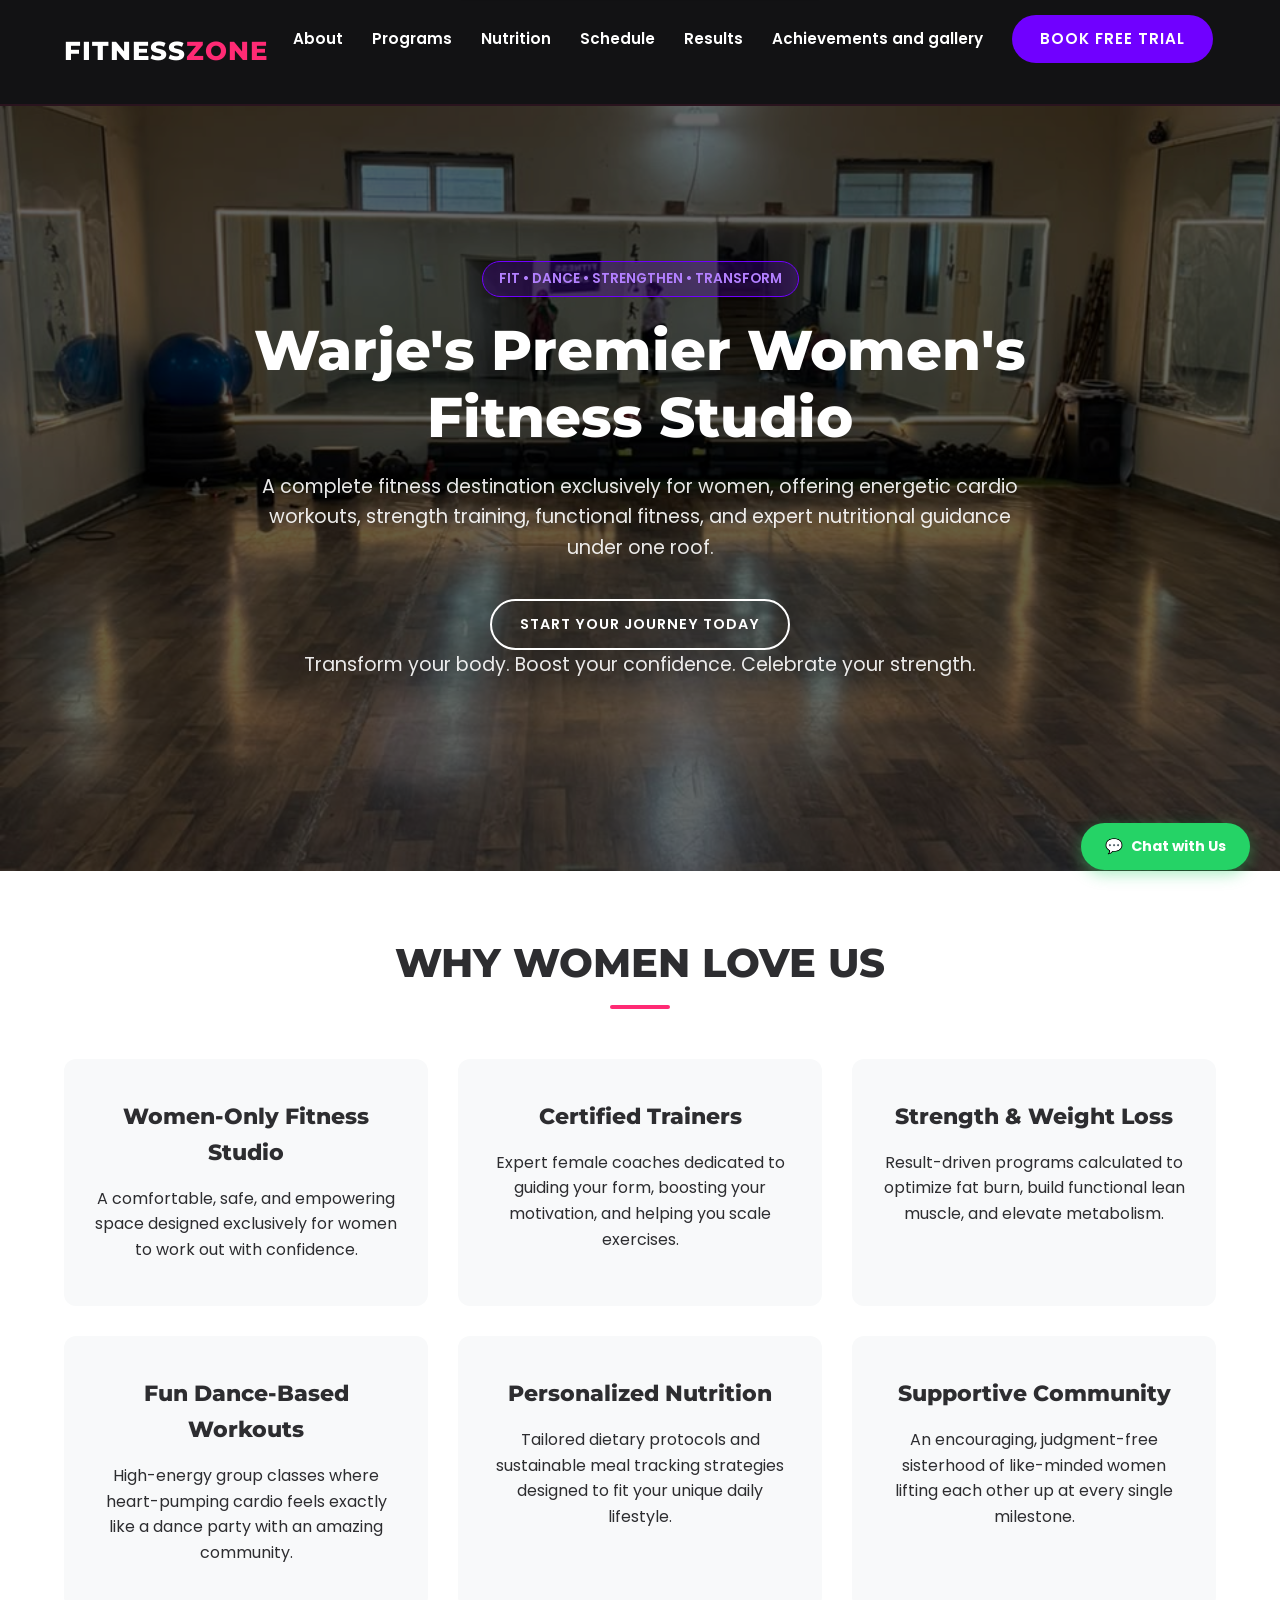
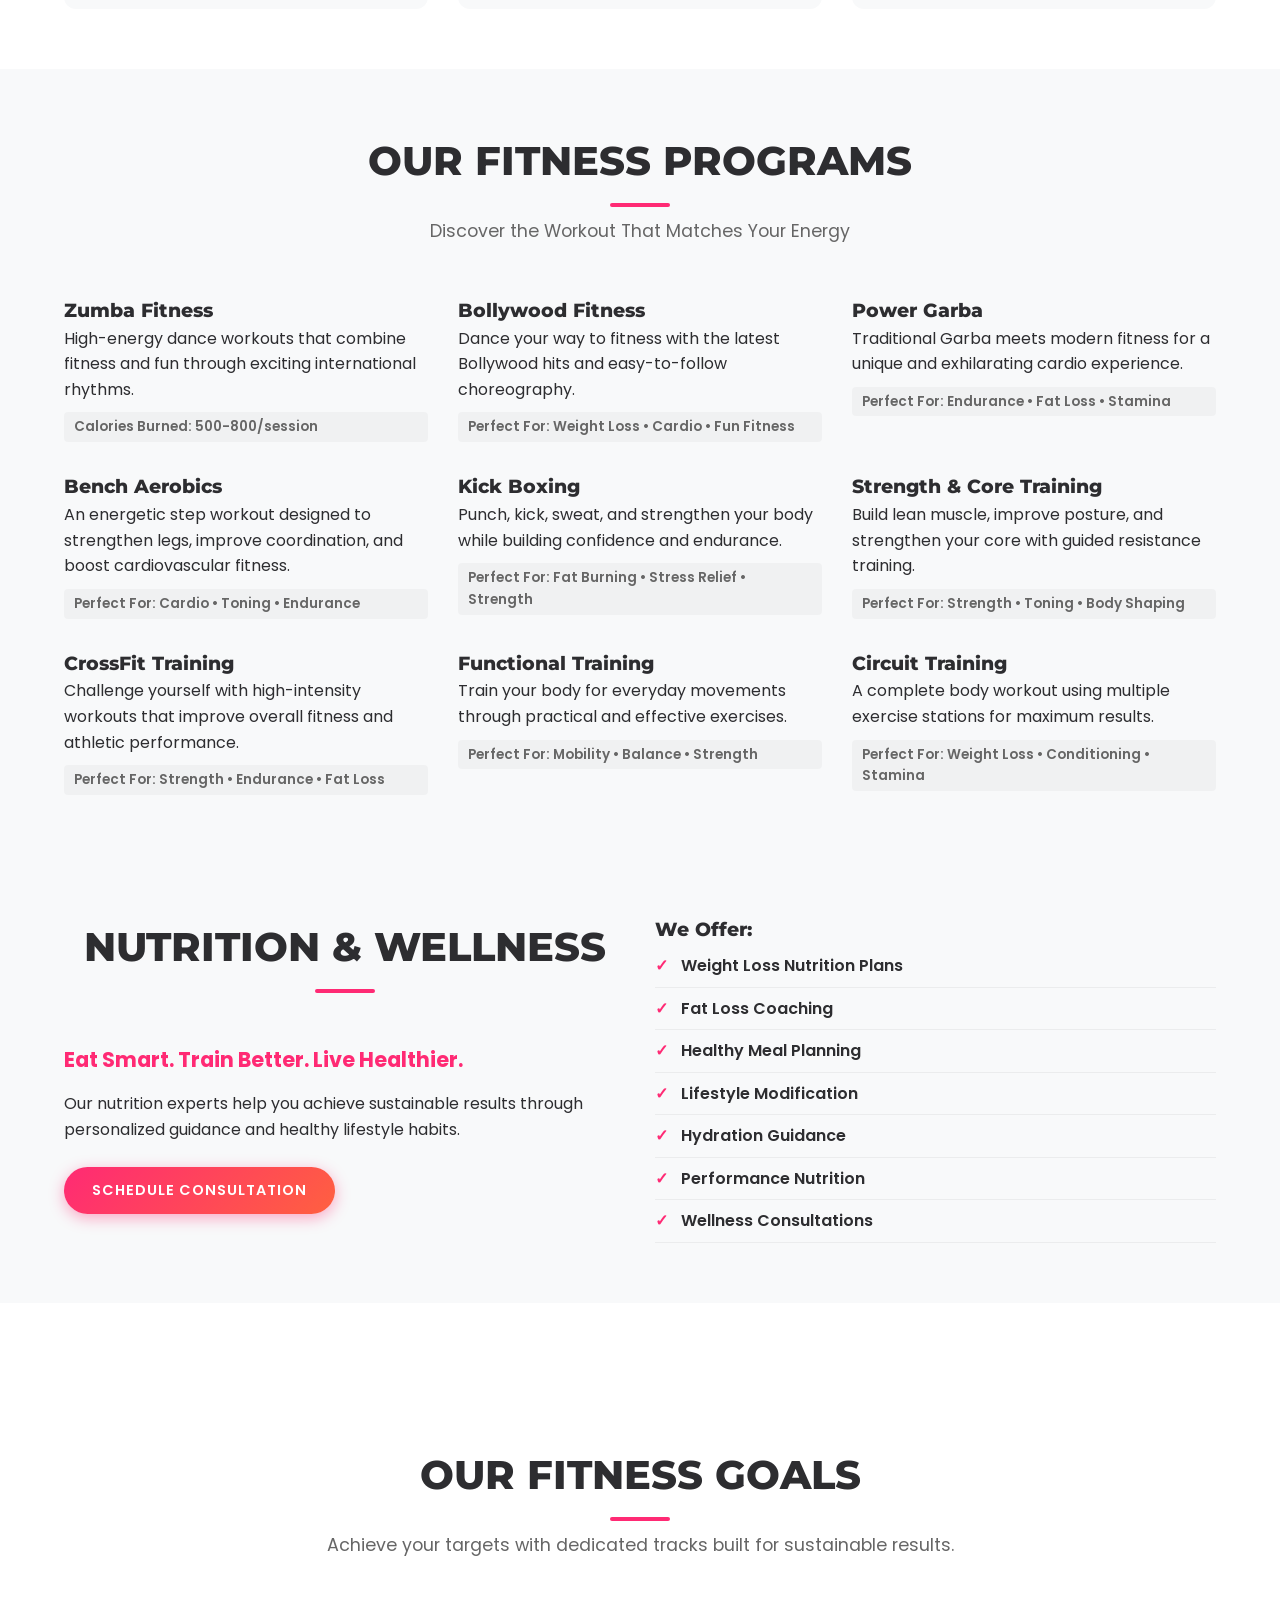
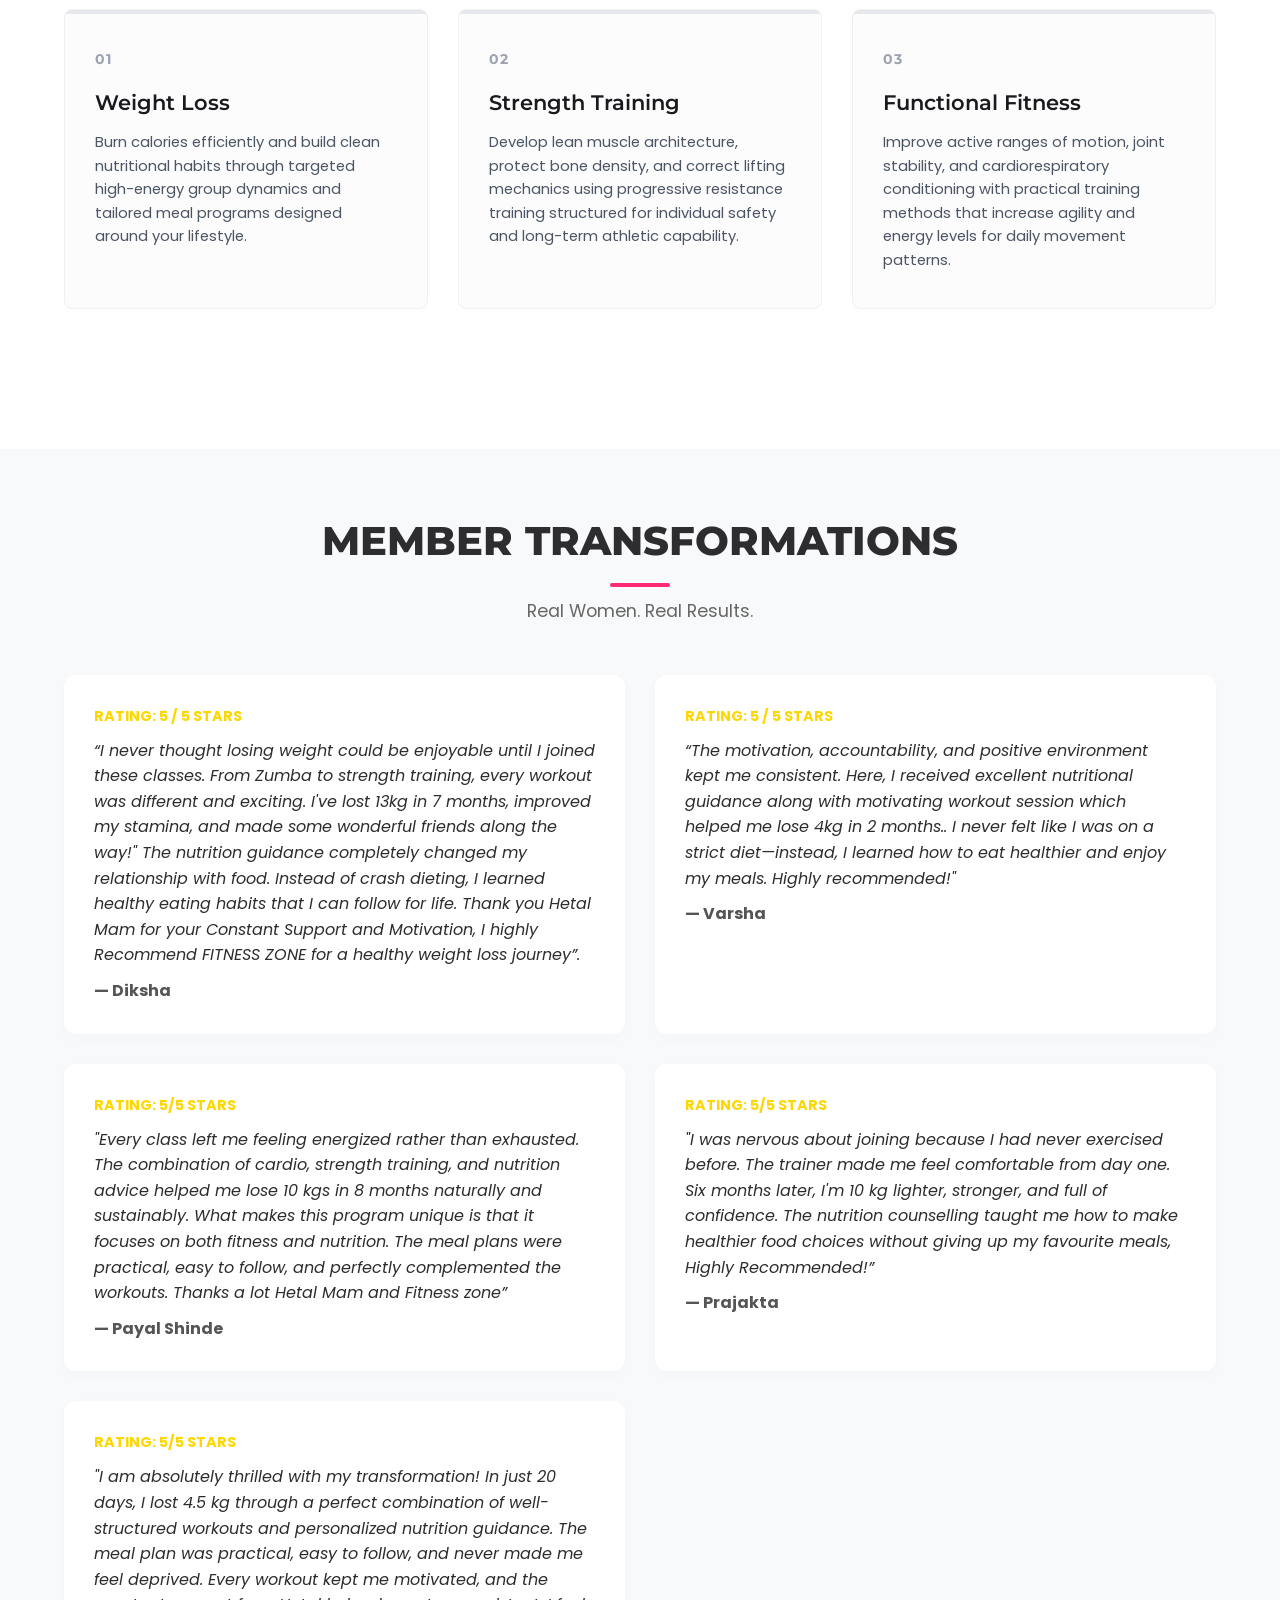
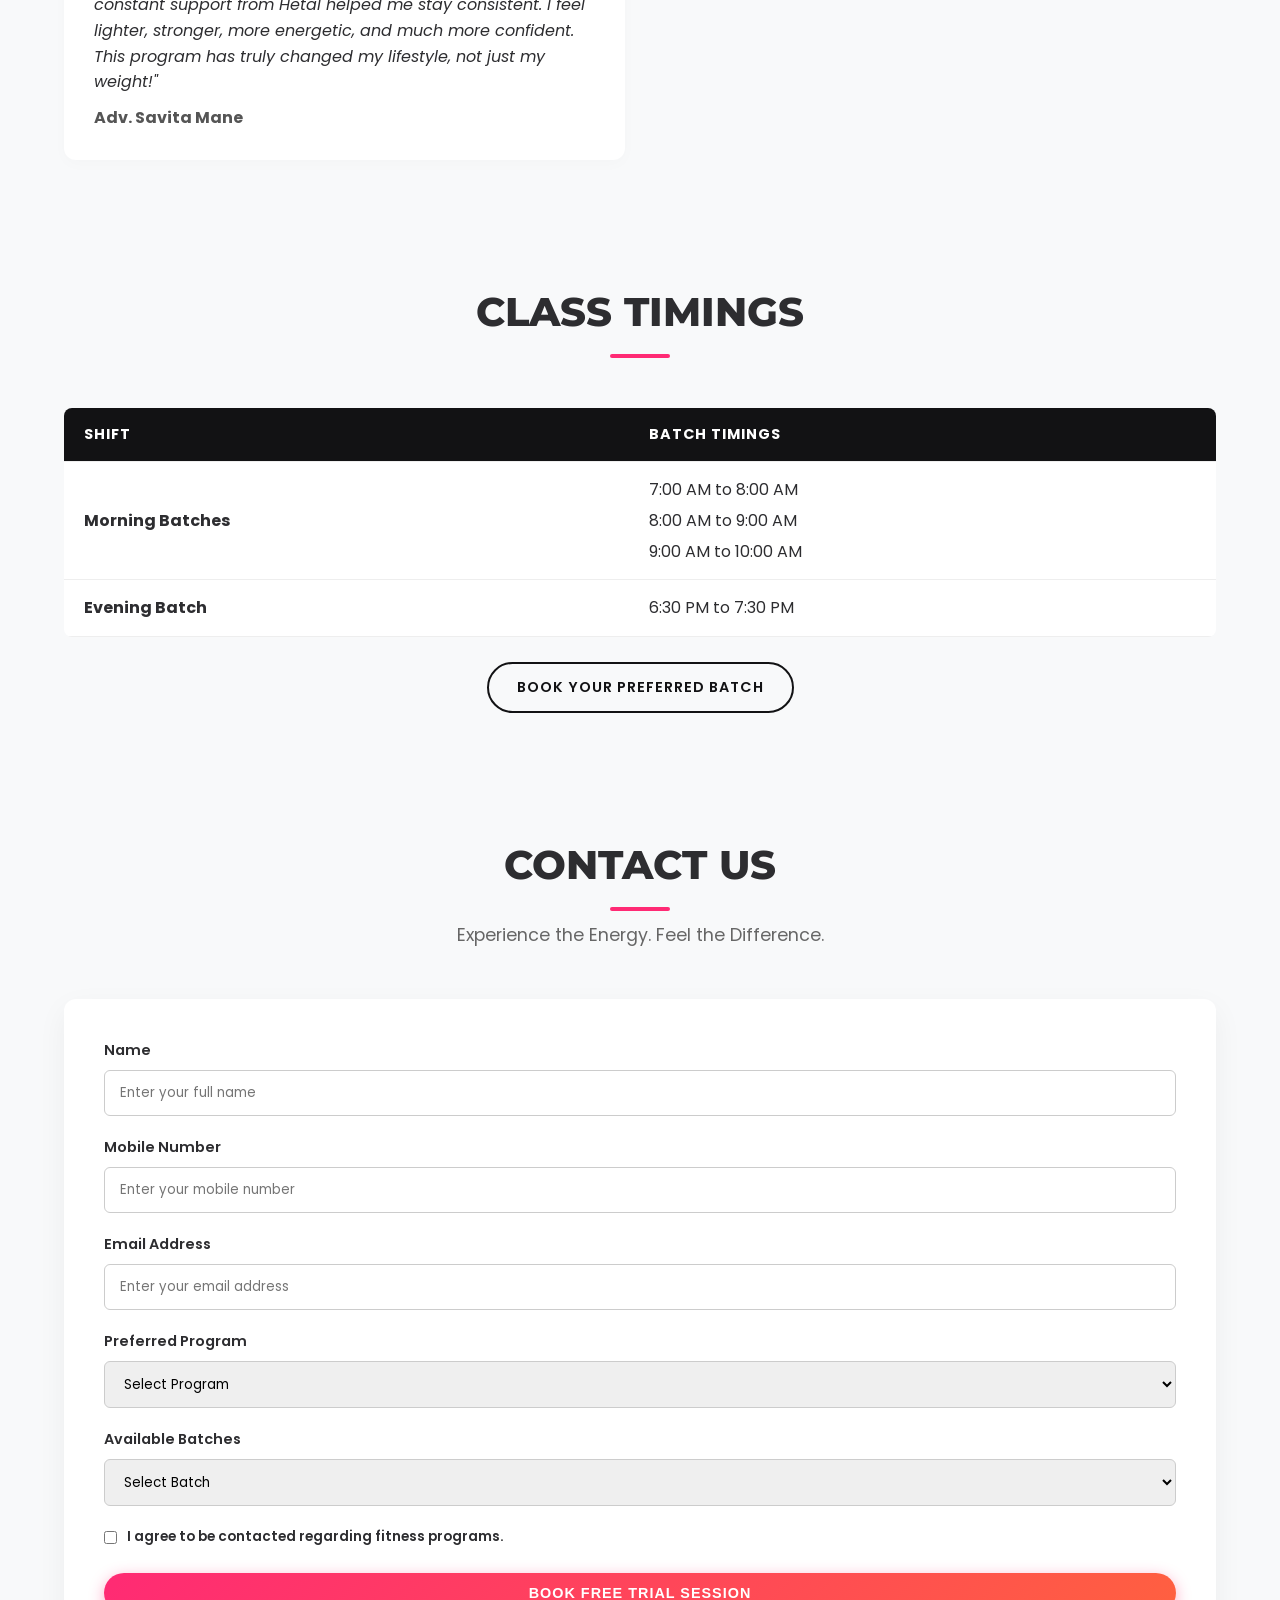
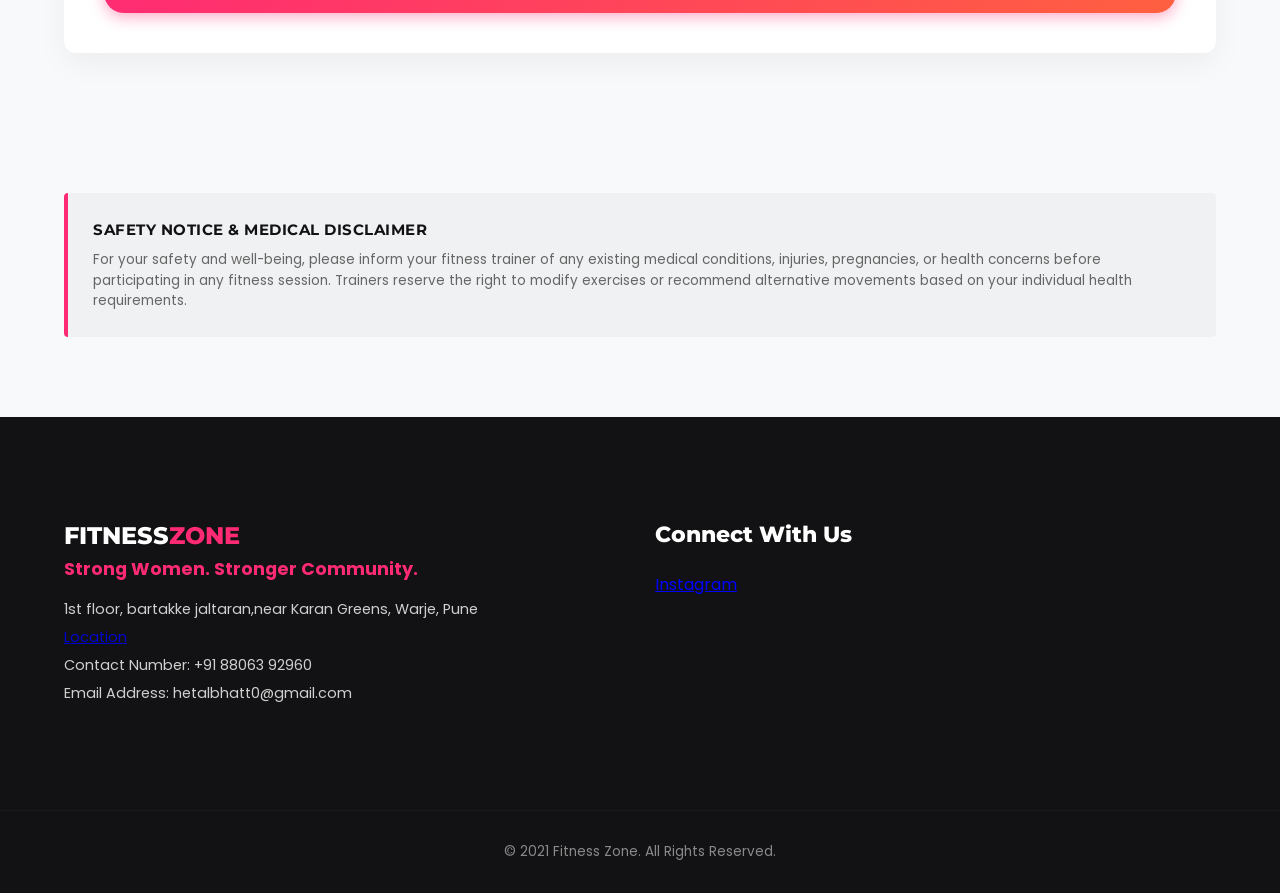
==== commit 5881baf2: "thing" ====
--- a/index.html
+++ b/index.html
@@ -4,7 +4,7 @@
     <meta charset="UTF-8">
     <meta name="viewport" content="width=device-width, initial-scale=1.0">
     <title>Fitness Zone</title>
-    <link rel="icon" type="image/png" href="images/logo.png">
+    <link rel="icon" type="image/png" href="logo.png">
     <link rel="stylesheet" href="style.css">
     <link rel="preconnect" href="https://fonts.googleapis.com">
     <link rel="preconnect" href="https://fonts.gstatic.com" crossorigin>
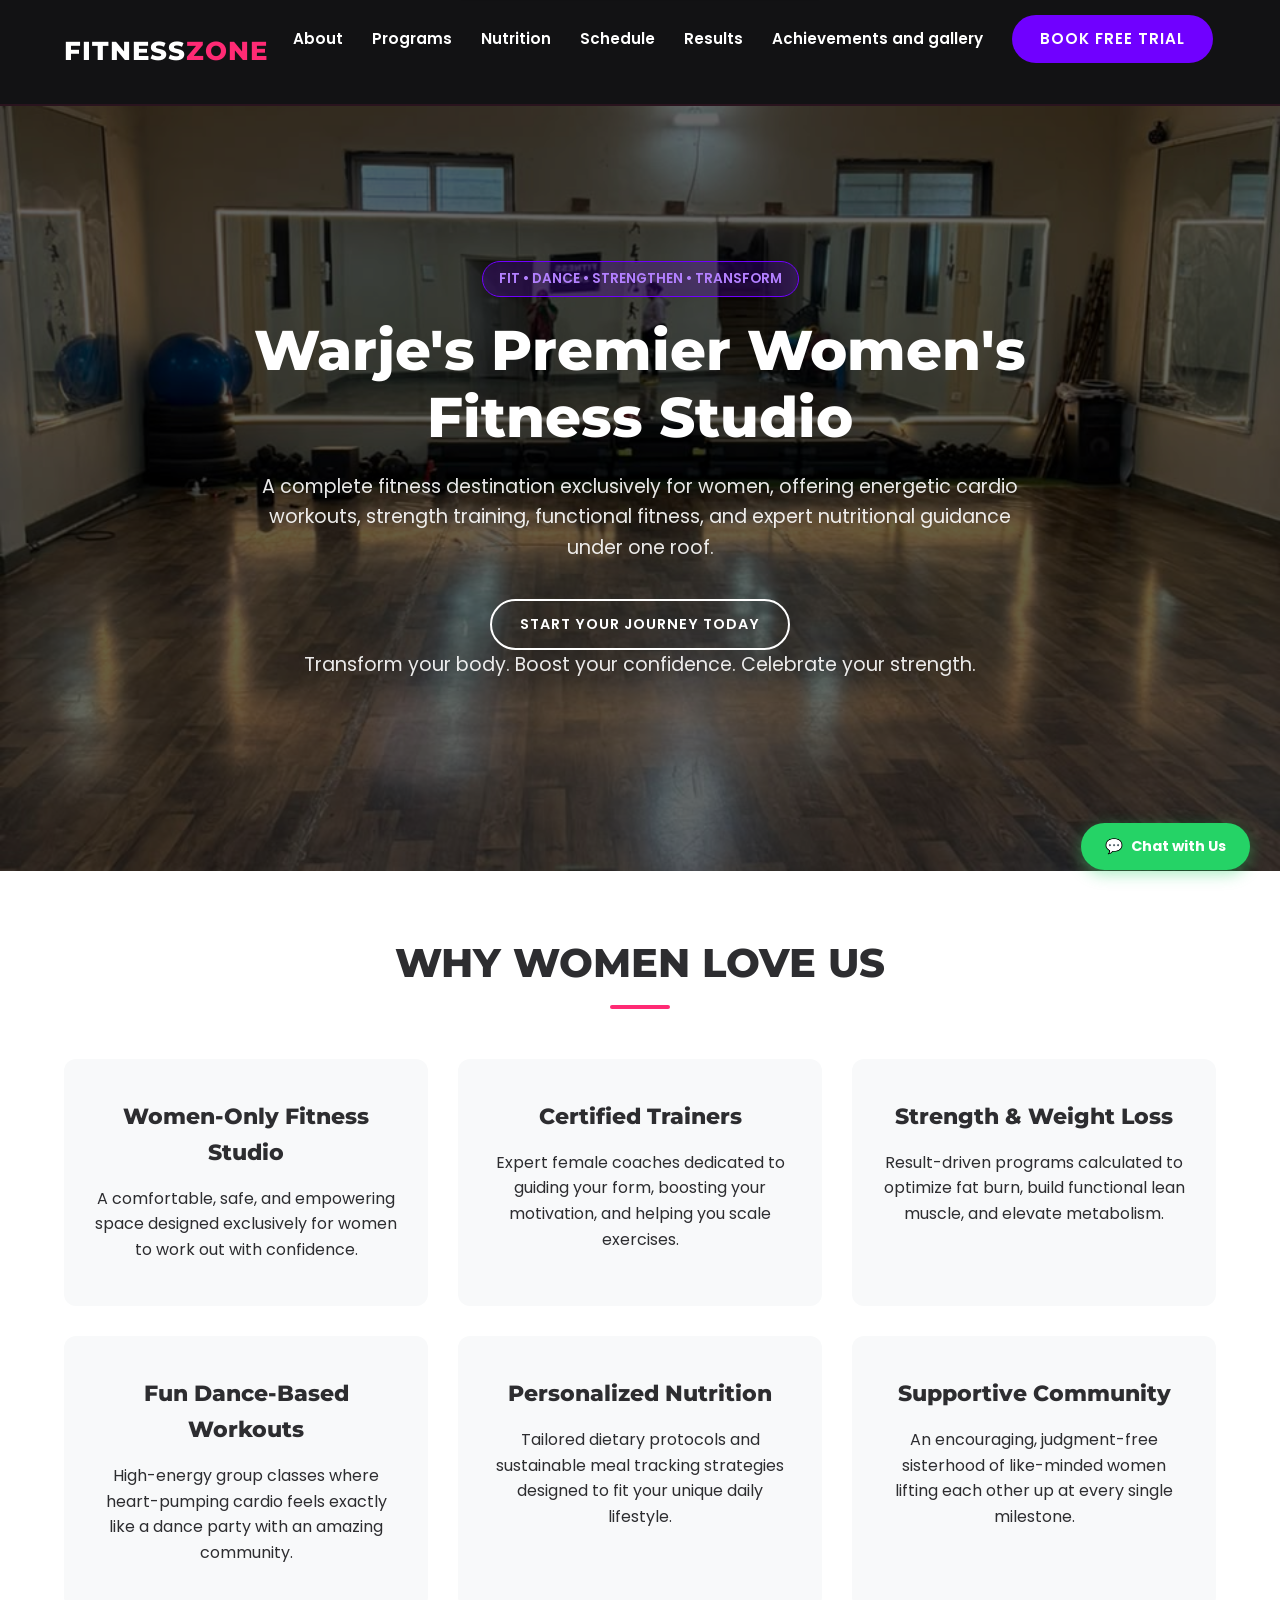
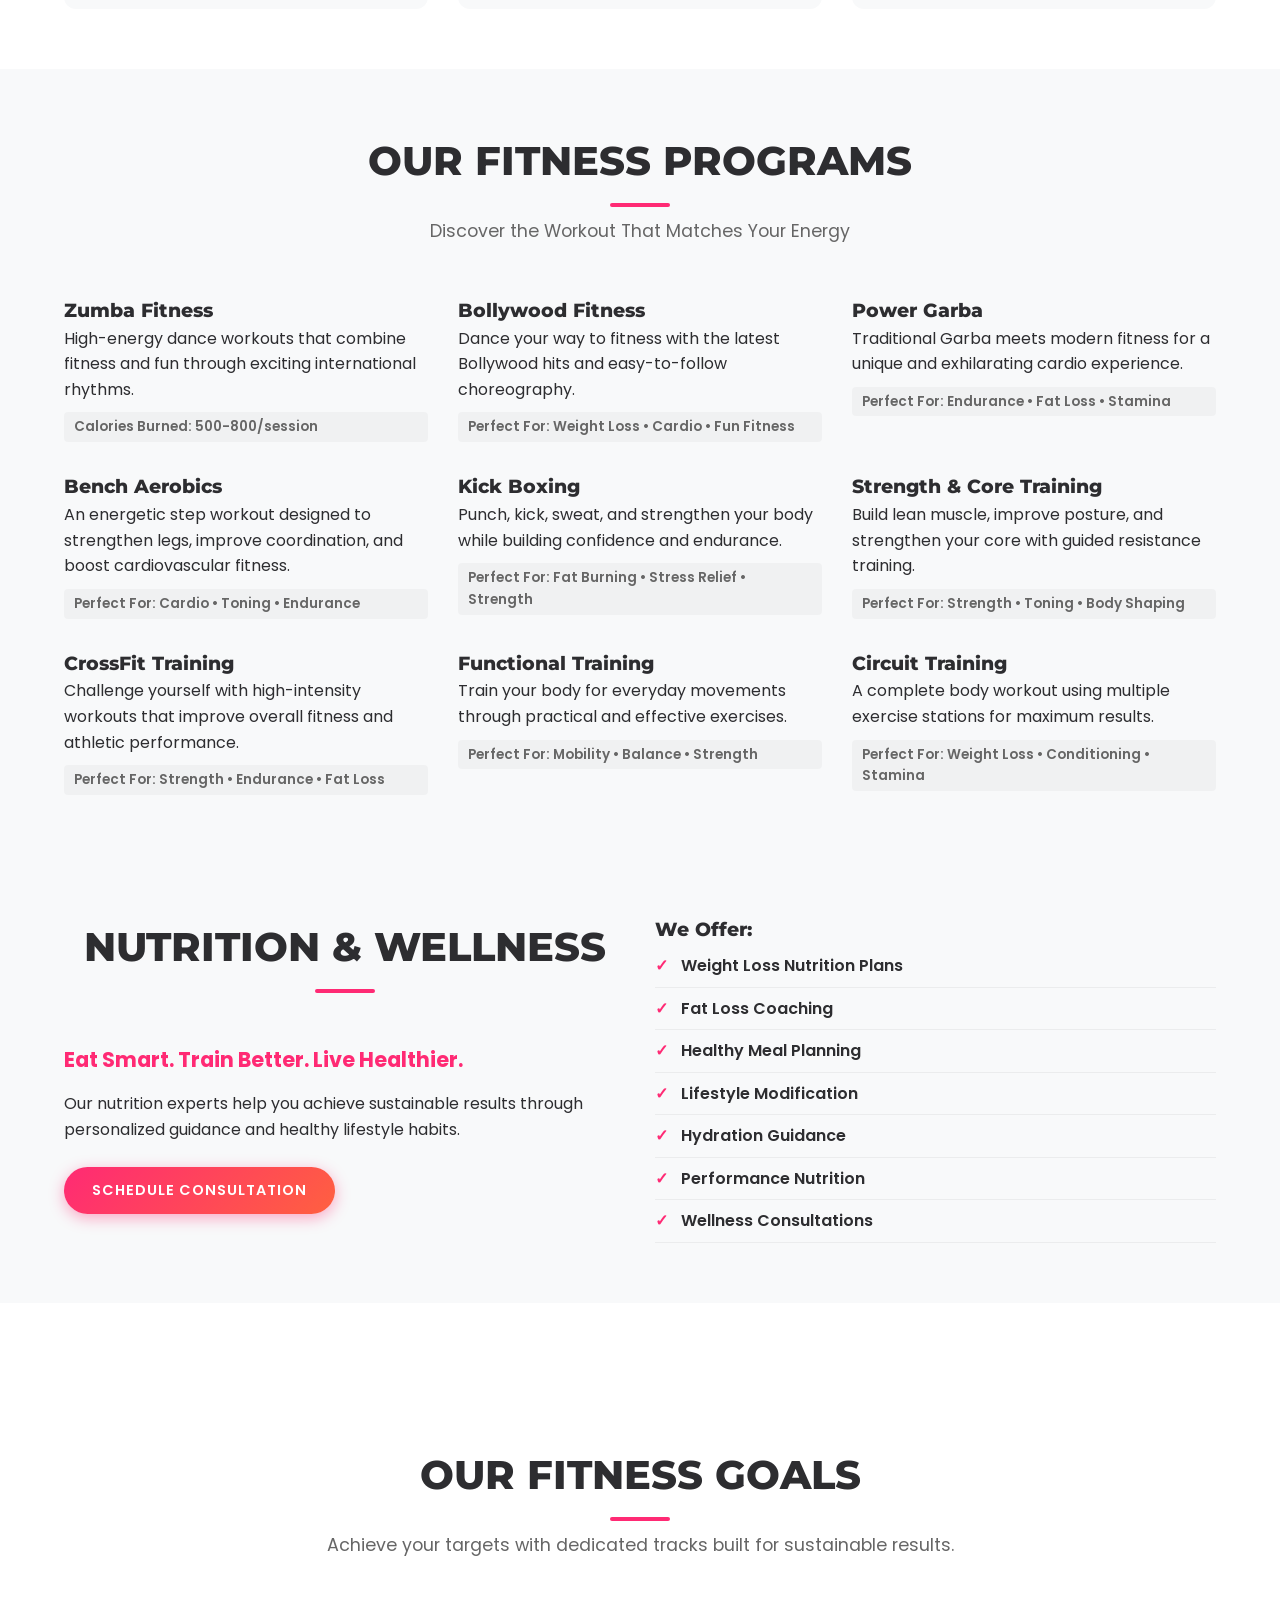
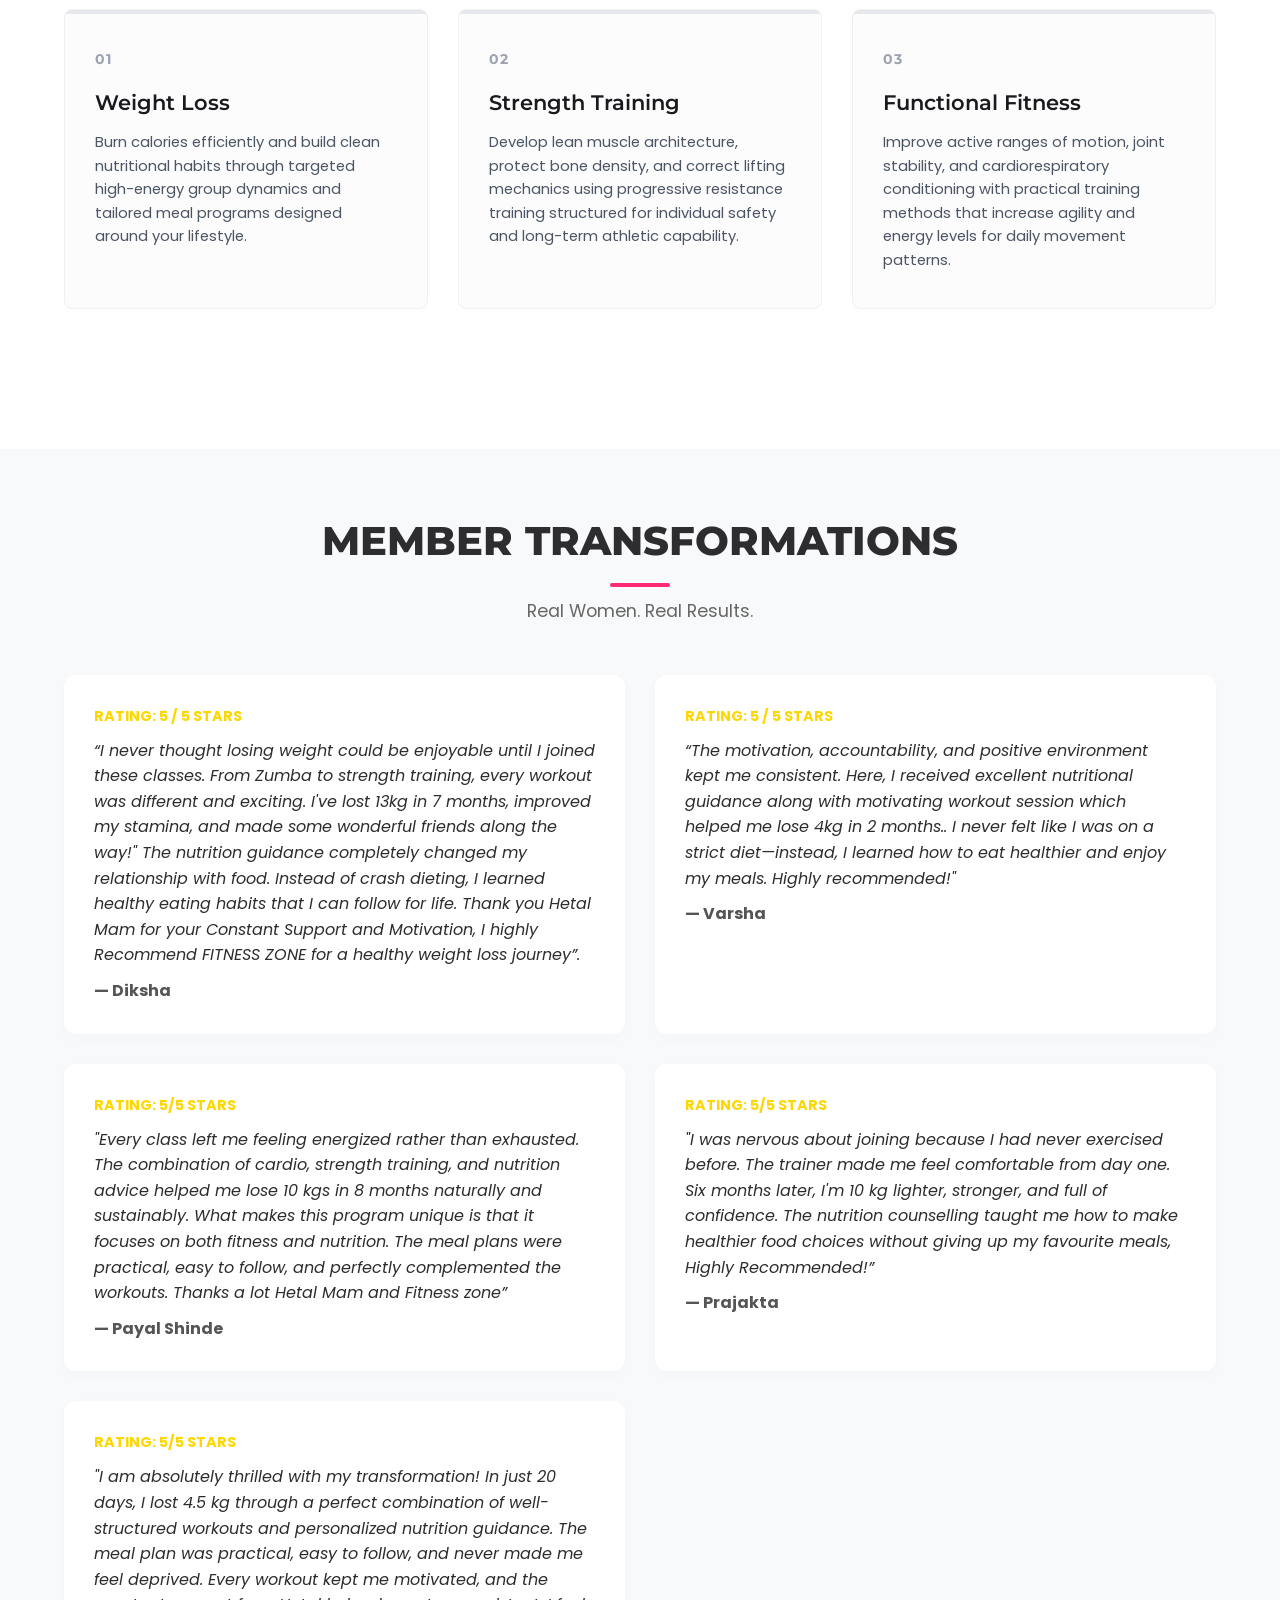
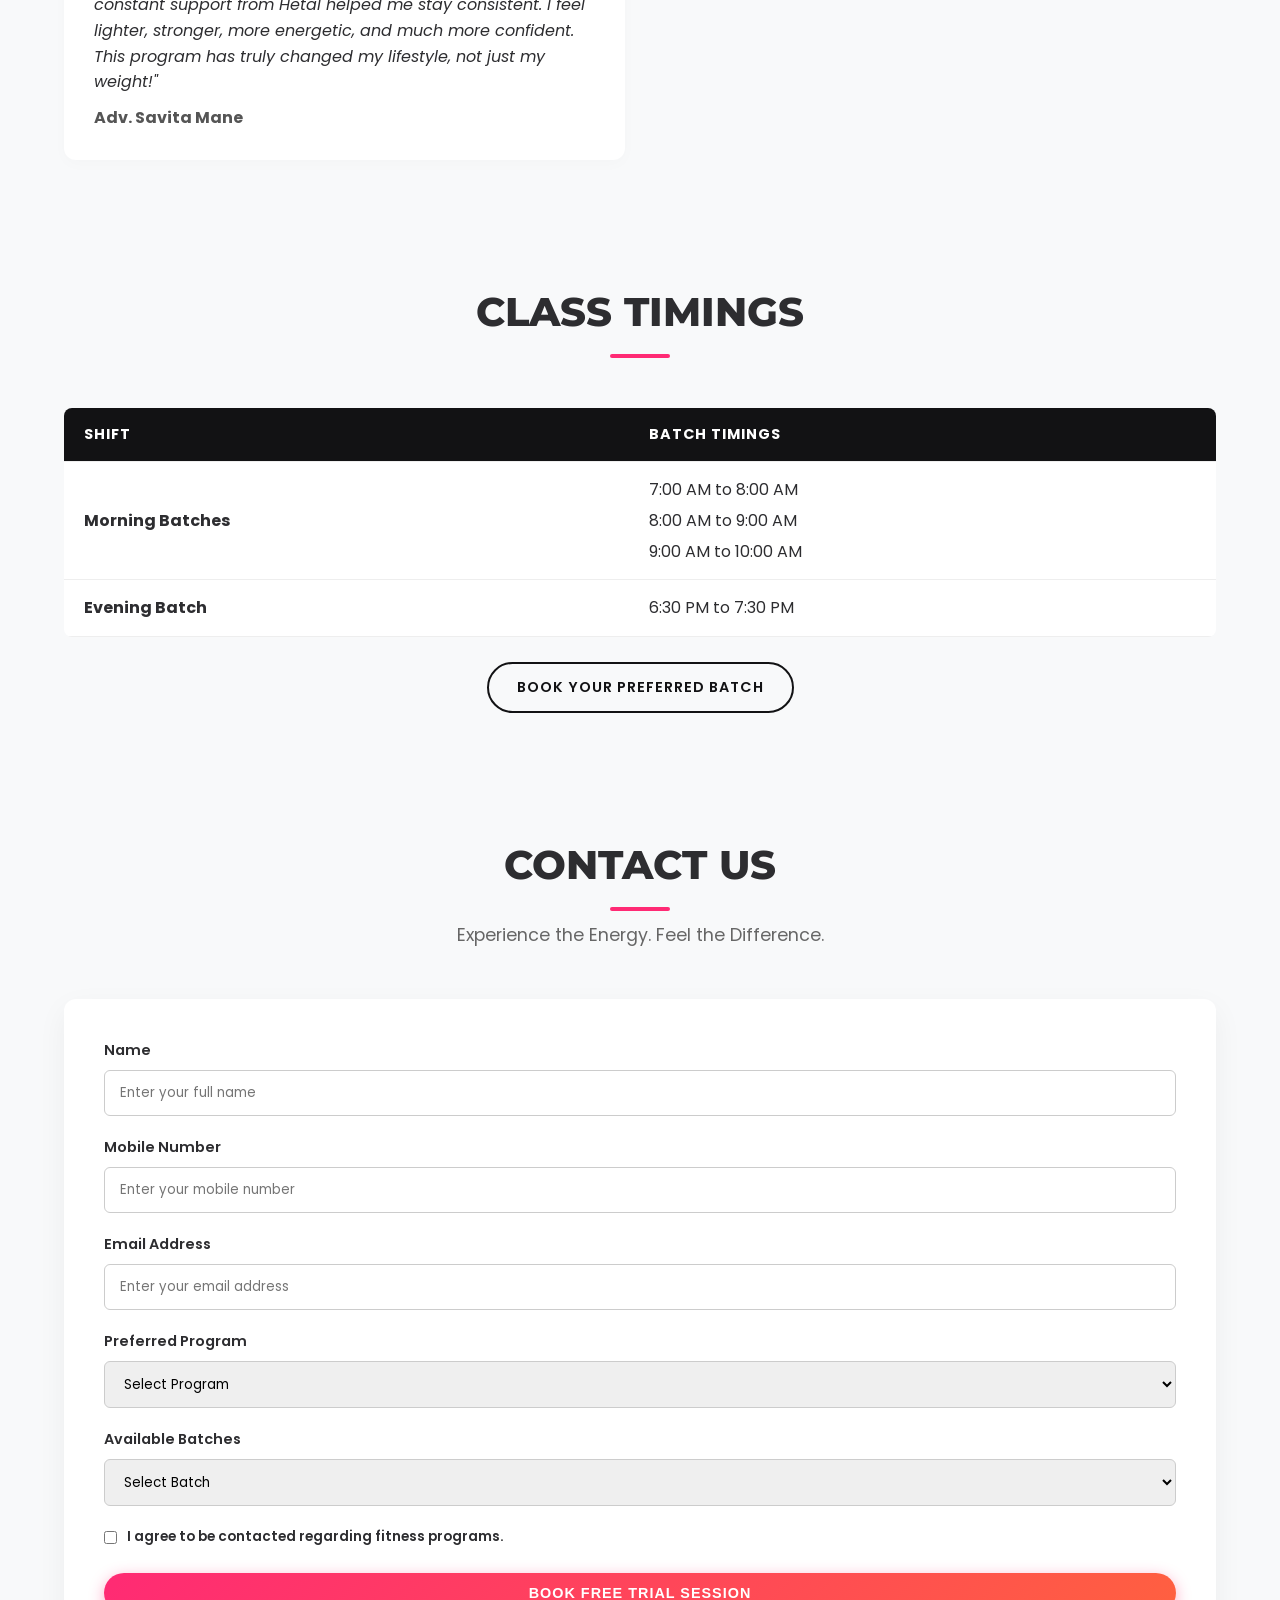
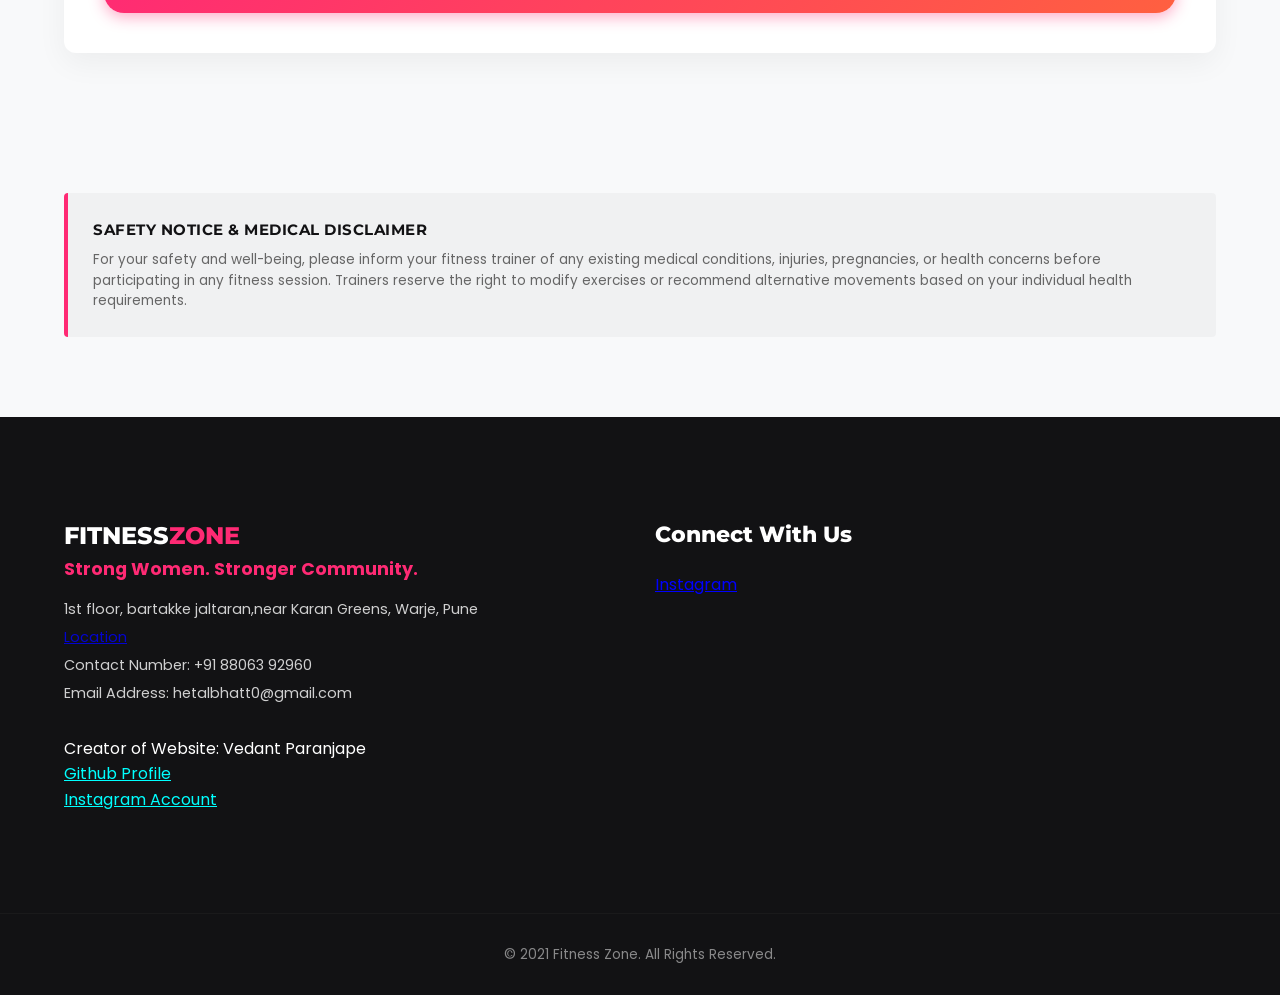
==== commit 6de85a61: "self publicity" ====
--- a/index.html
+++ b/index.html
@@ -421,6 +421,10 @@
                 <p class="footer-info"><a href="https://maps.app.goo.gl/HbkvppEyjj28nBbS8" target="_blank" style="color: blue;">Location</a>
                 <p class="footer-info">Contact Number: +91 88063 92960</p>
                 <p class="footer-info">Email Address: hetalbhatt0@gmail.com</p>
+                <br>
+                <p> Creator of Website: Vedant Paranjape</p>
+                <p><a href="https://github.com/VantaKruz" style="color: cyan;">Github Profile</a></p>
+                <p><a href="https://www.instagram.com/fastestsectors/" style="color: aqua;">Instagram Account</a></p>
             </div>
             <div class="social-links-div">
                 <h3>Connect With Us</h3>
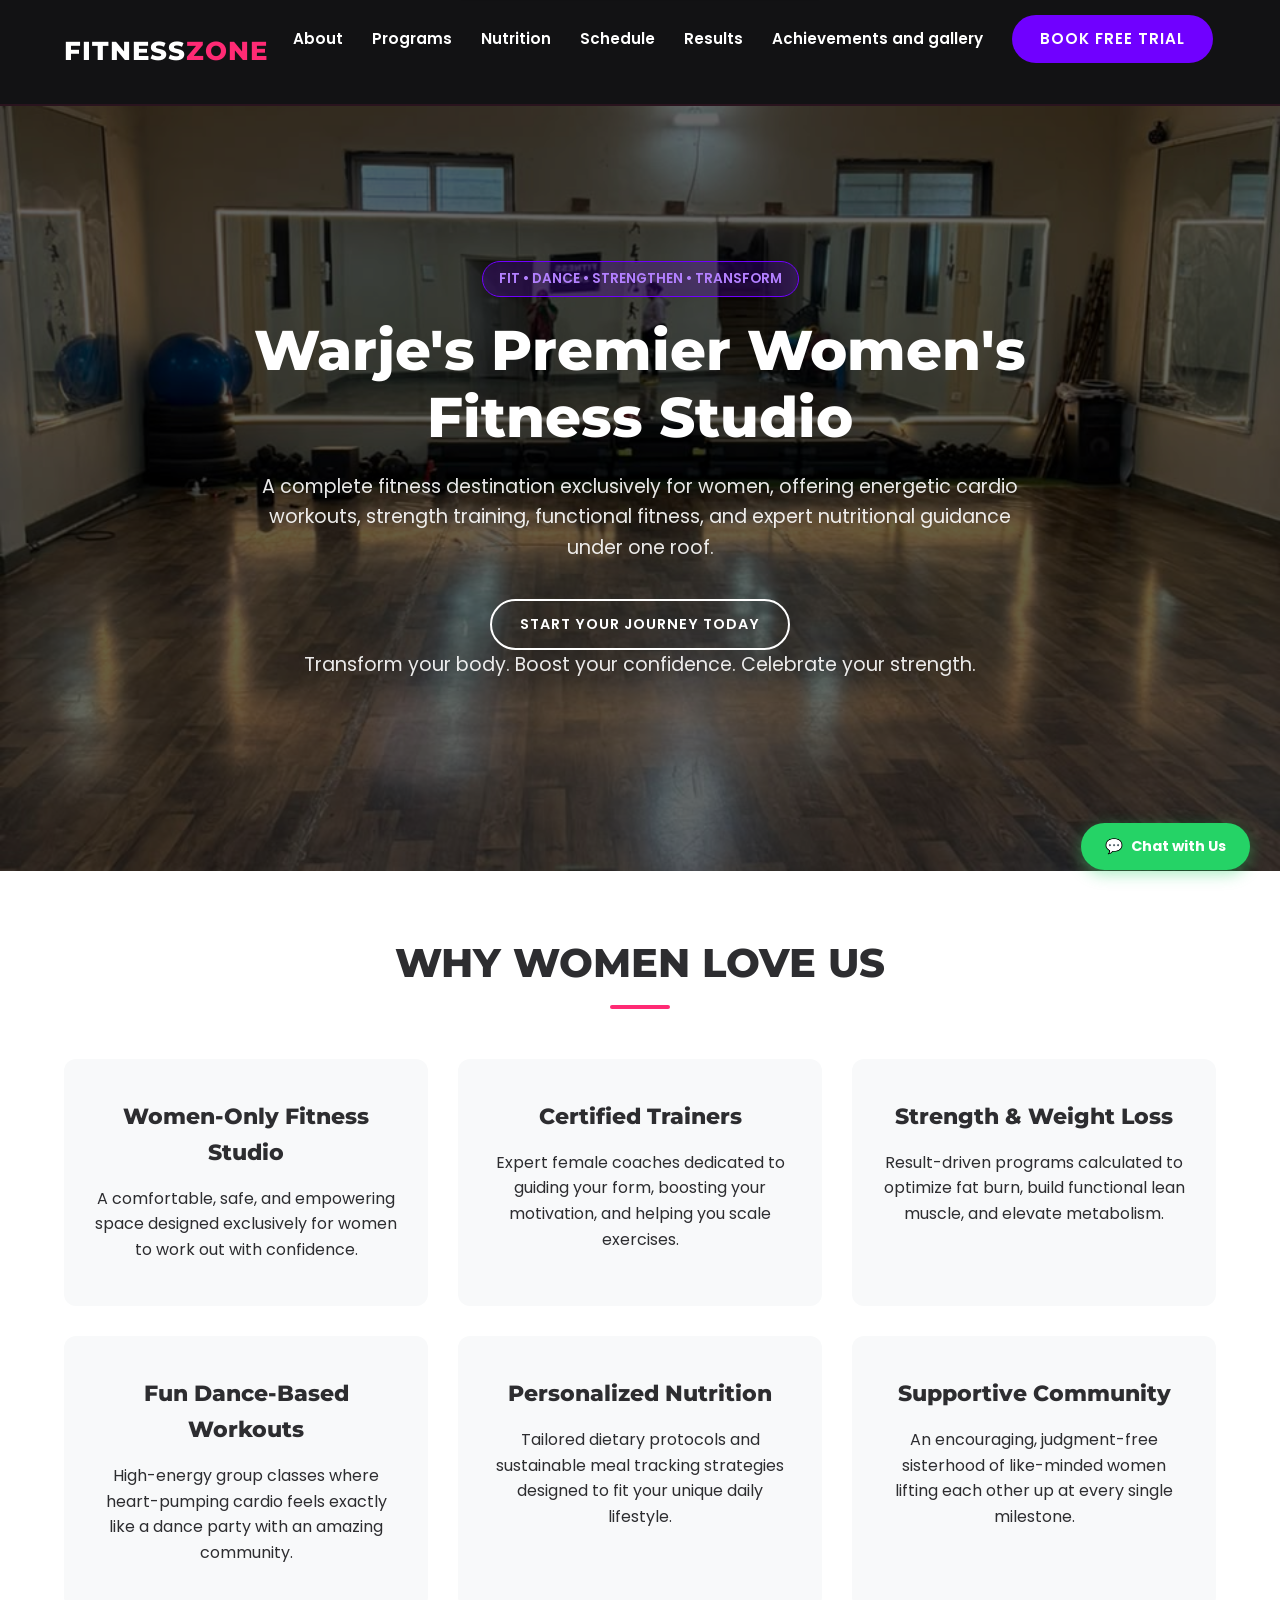
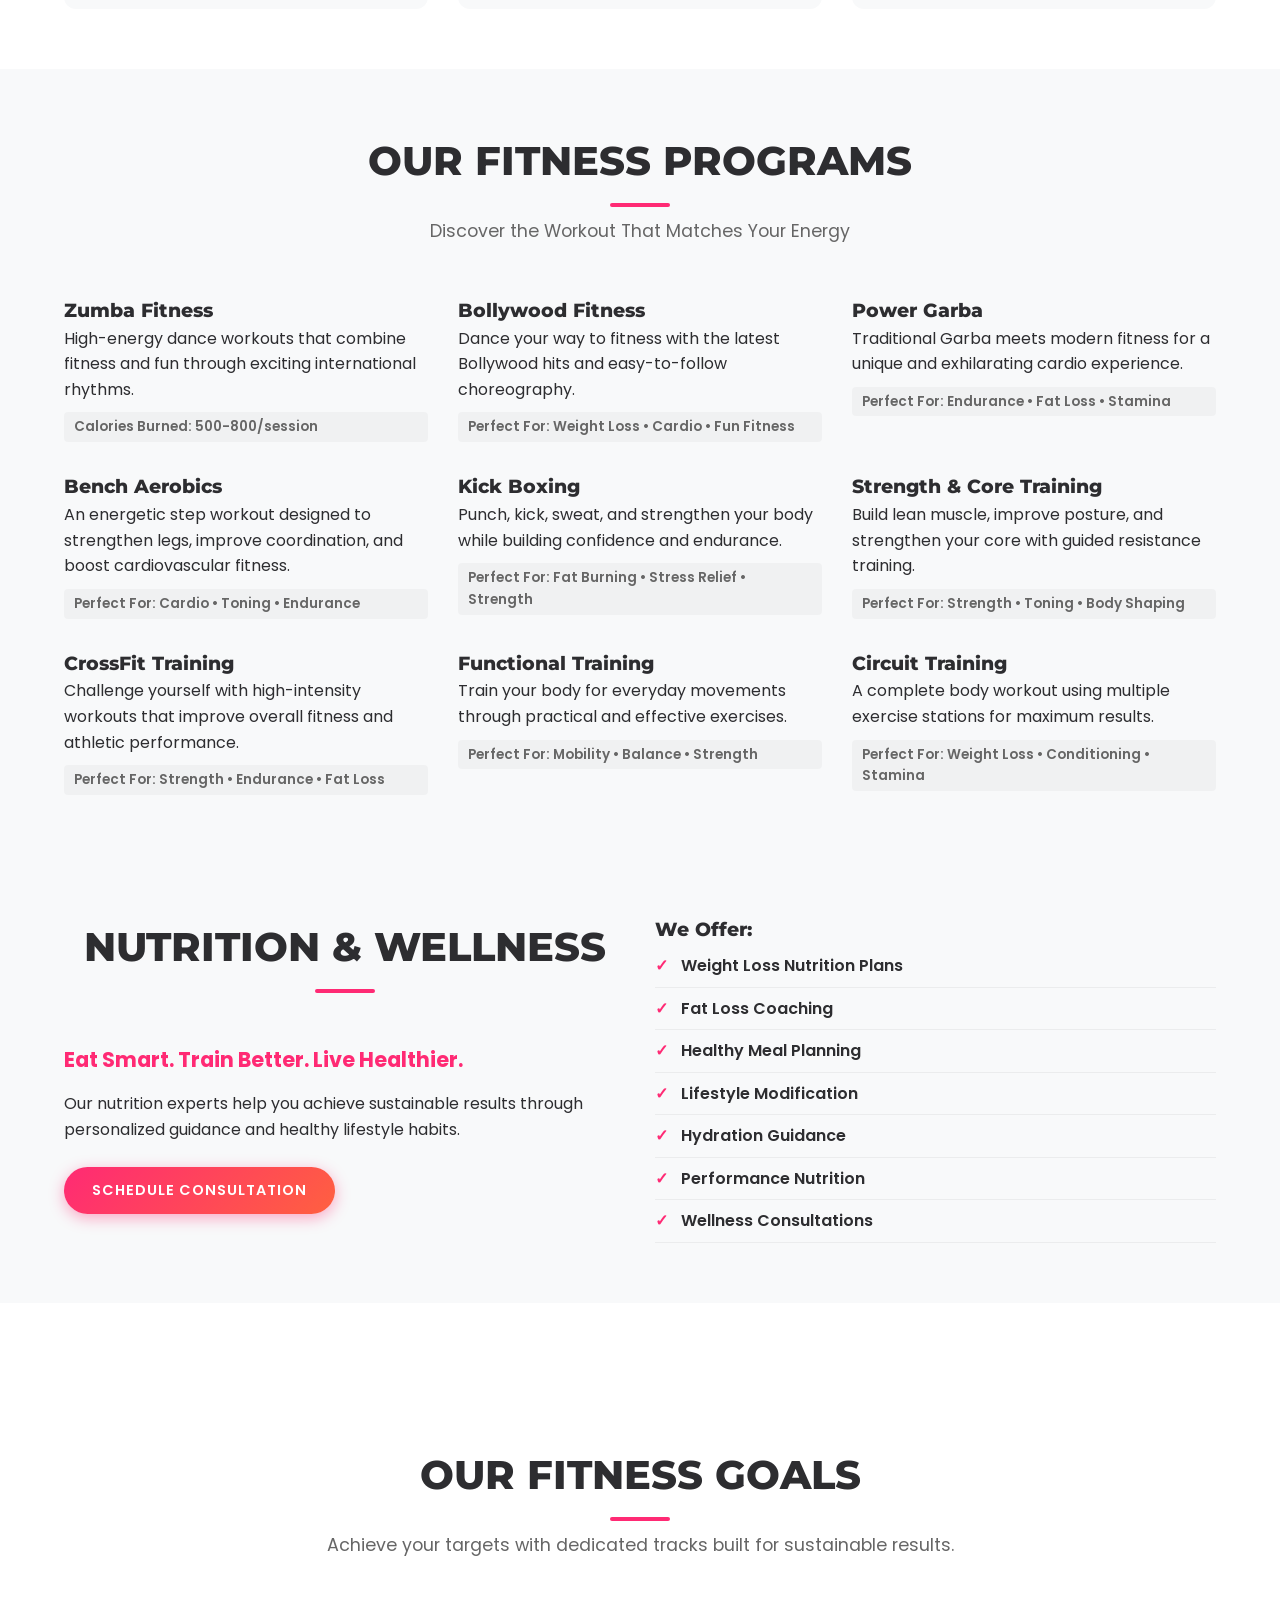
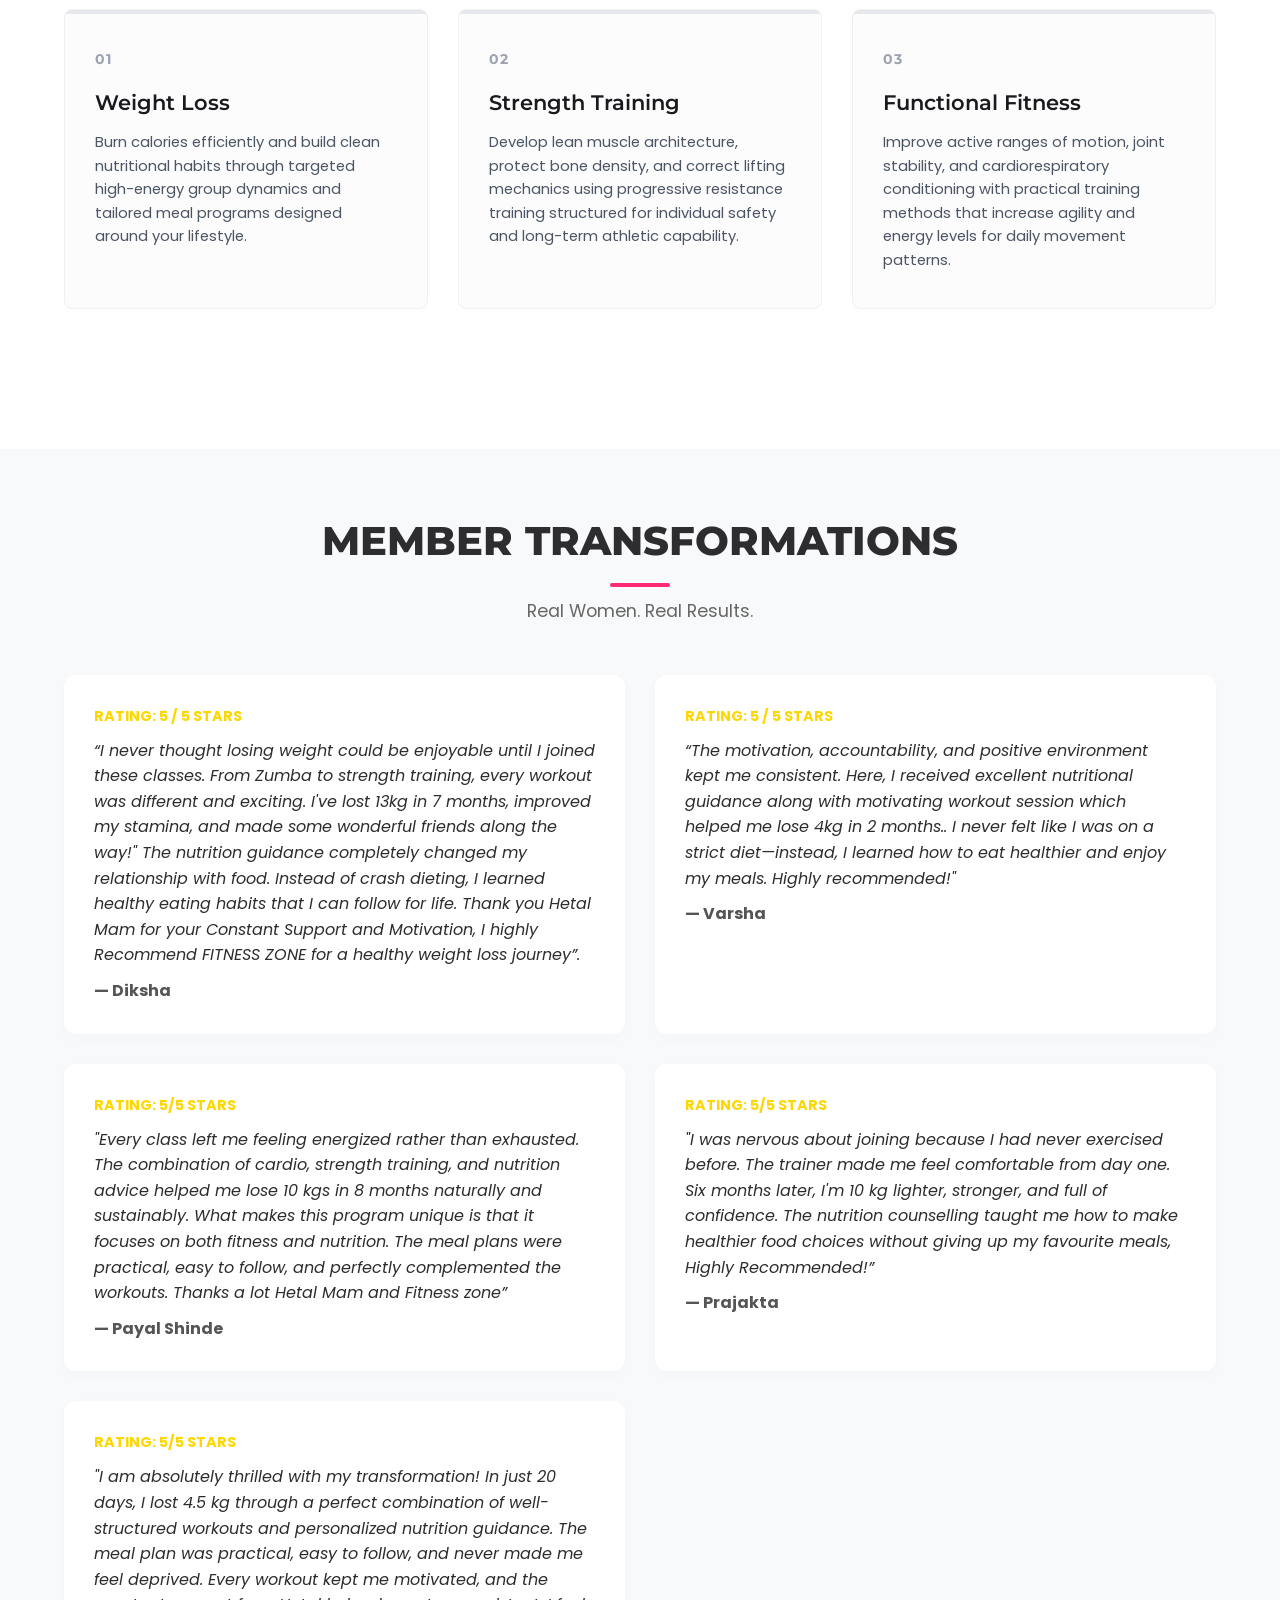
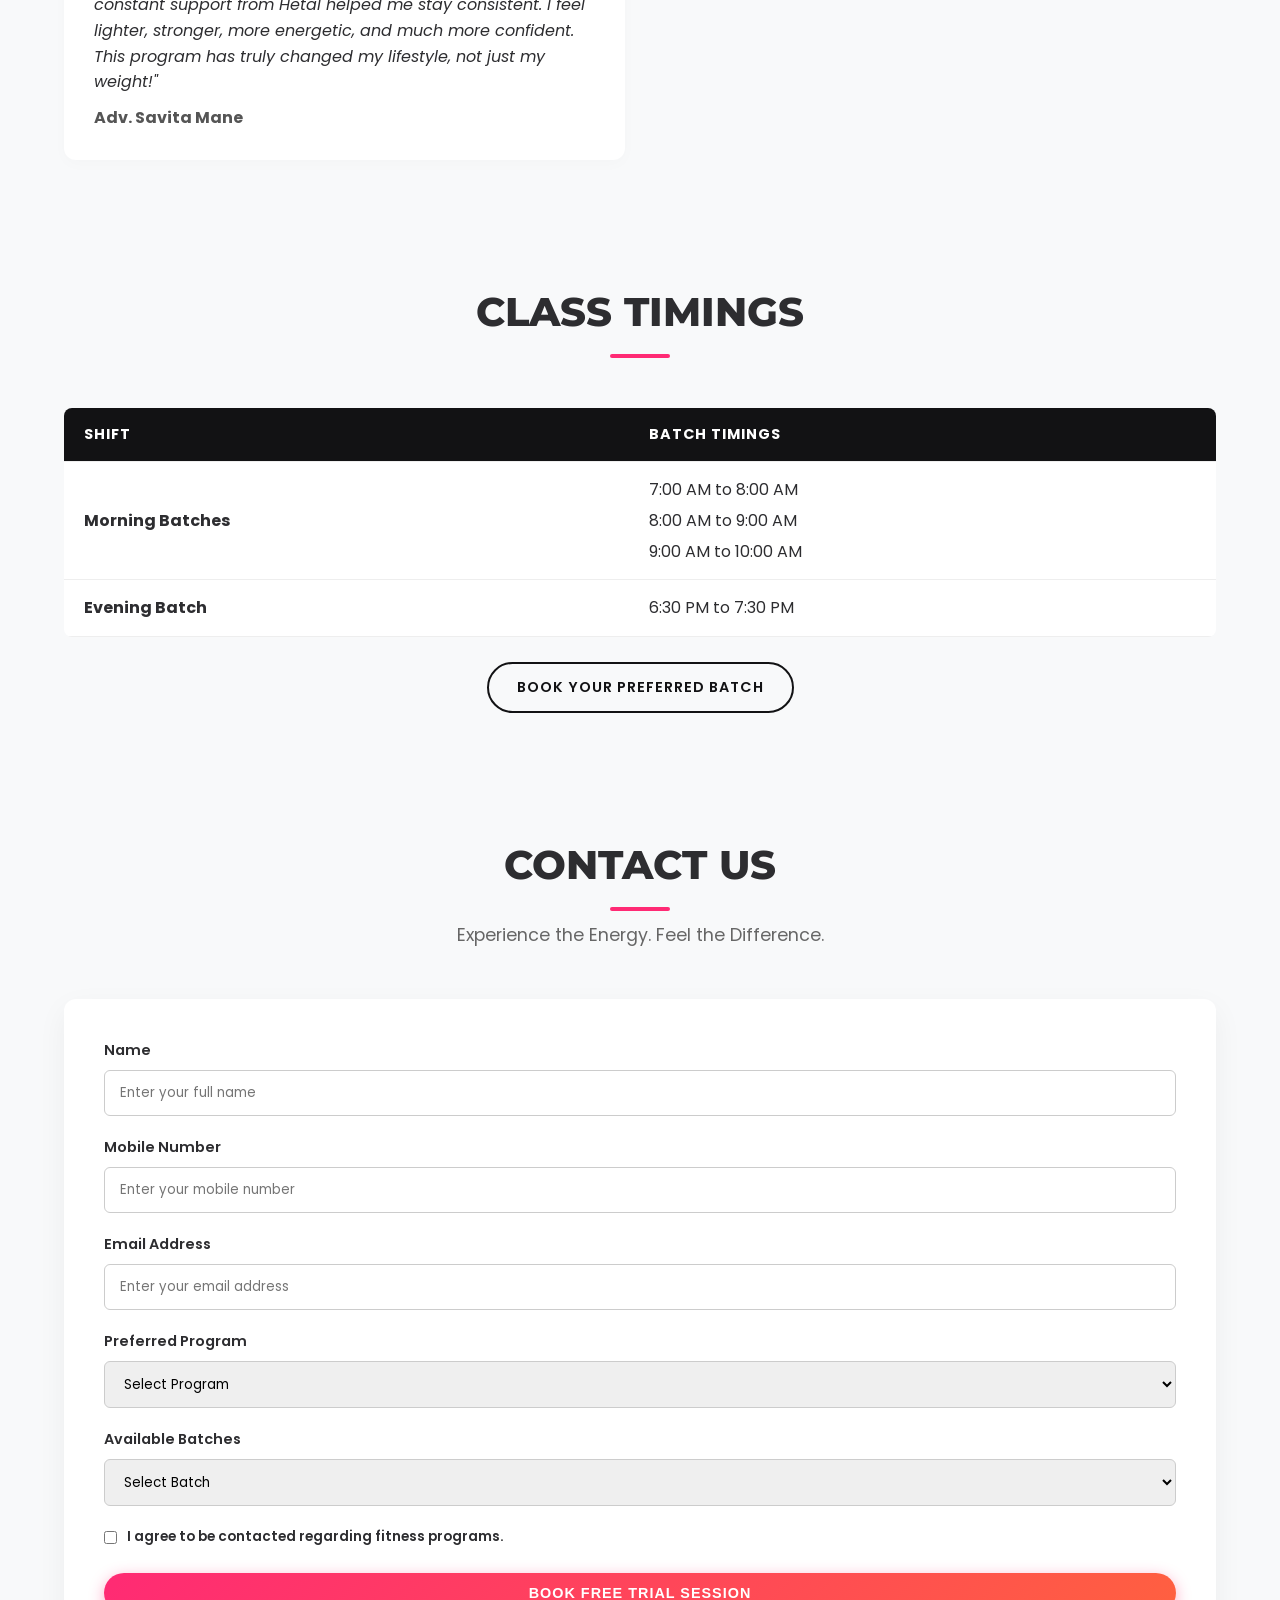
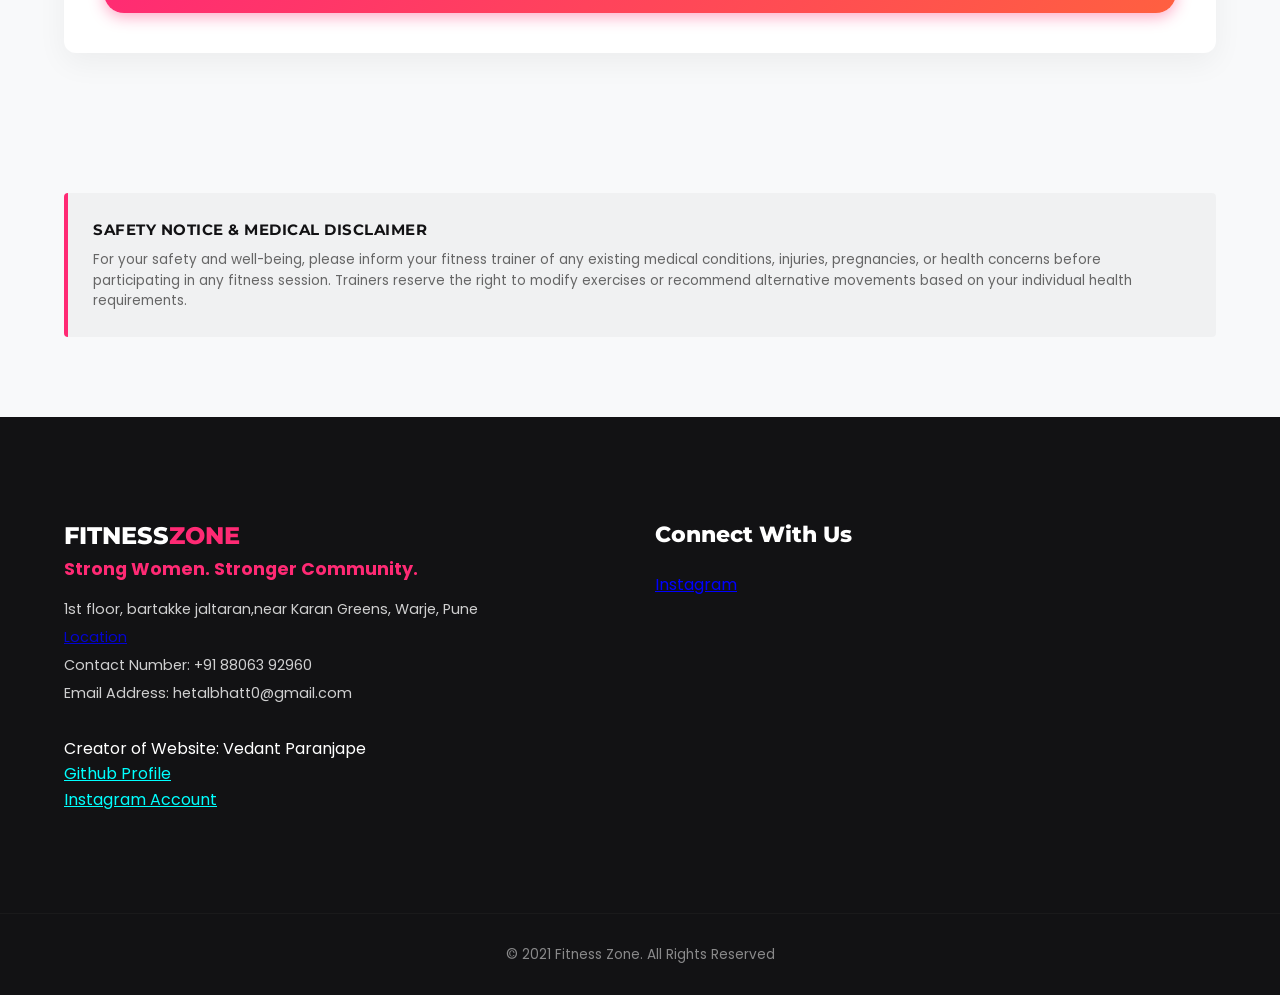
==== commit e04461fb: "try" ====
--- a/index.html
+++ b/index.html
@@ -434,7 +434,7 @@
             </div>
         </div>
         <div class="footer-bottom text-center">
-            <p>&copy; 2021 Fitness Zone. All Rights Reserved.</p>
+            <p>&copy; 2021 Fitness Zone. All Rights Reserved</p>
         </div>
     </footer>
     <a href="https://wa.me/918806392960?text=Hi%20Fitness%20Zone!%20I'm%20interested%20in%20booking%20a%20free%20Zumba%20trial%20session." 
